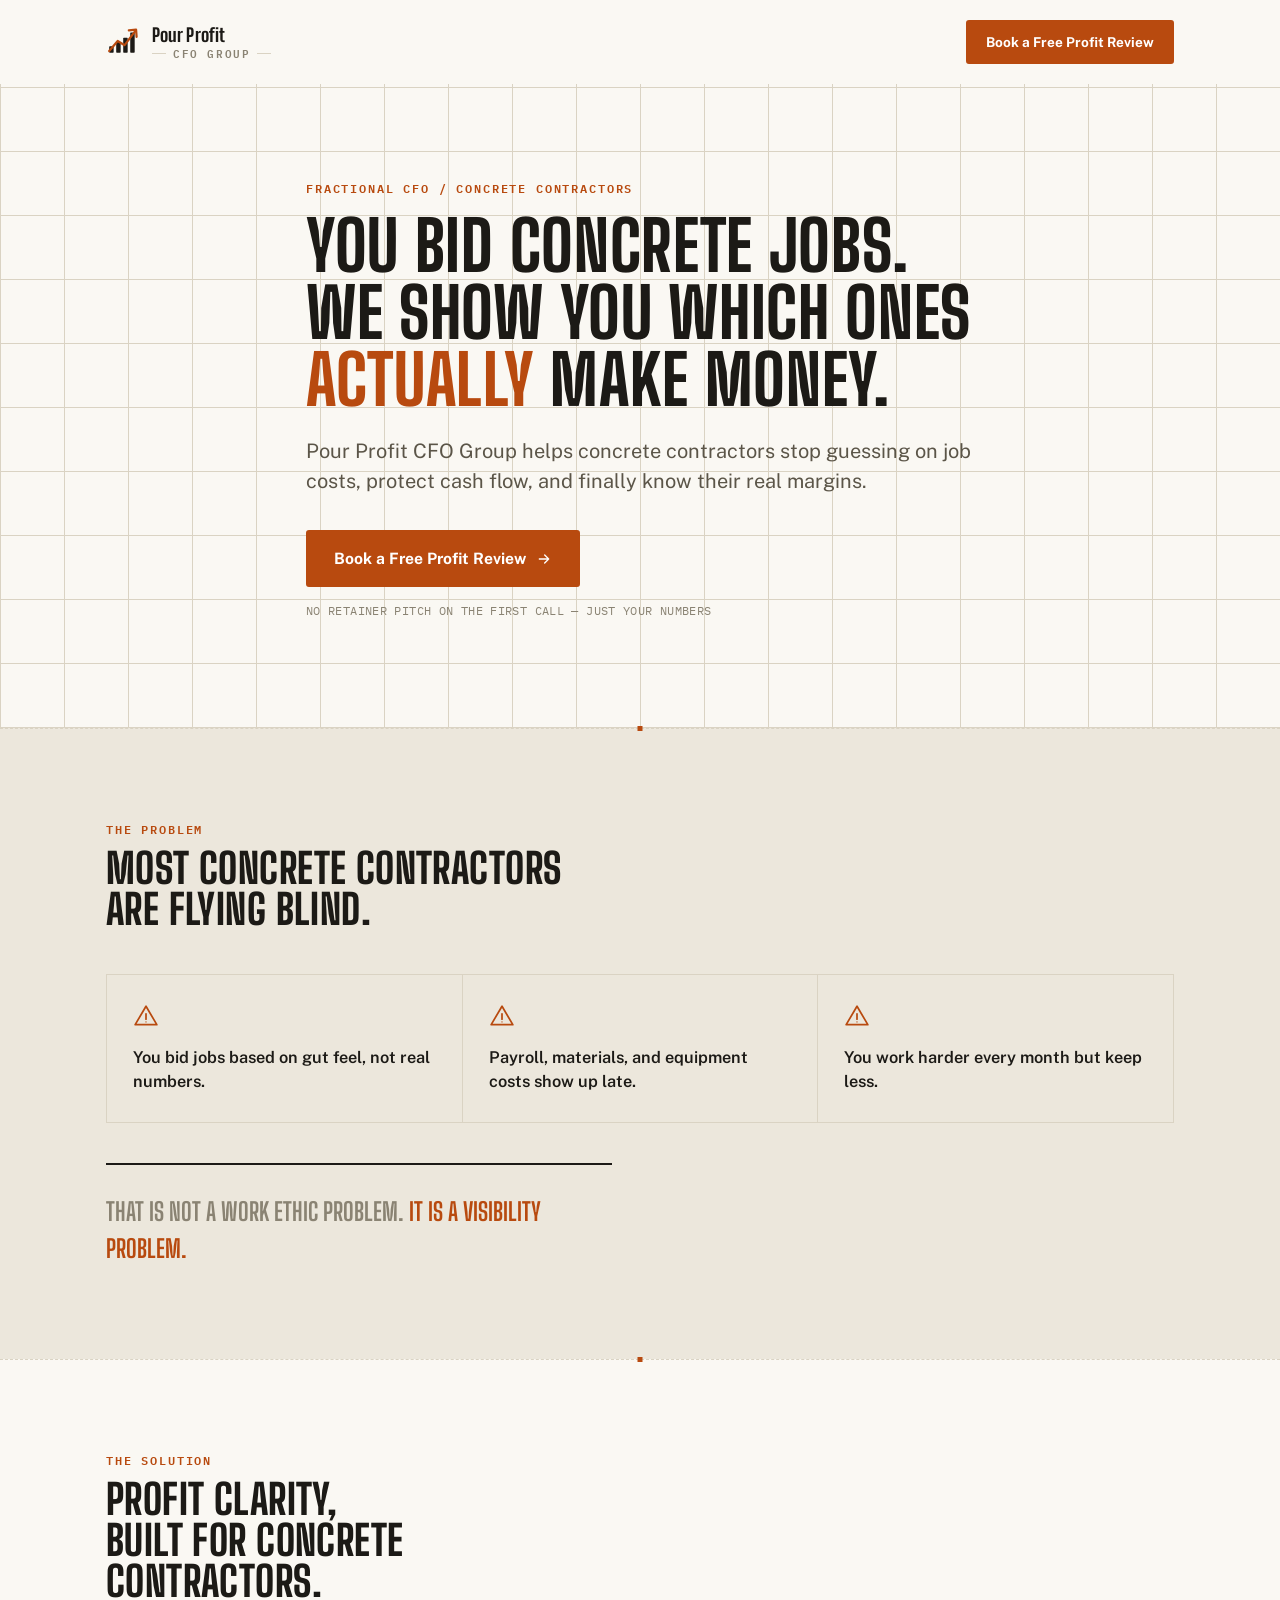
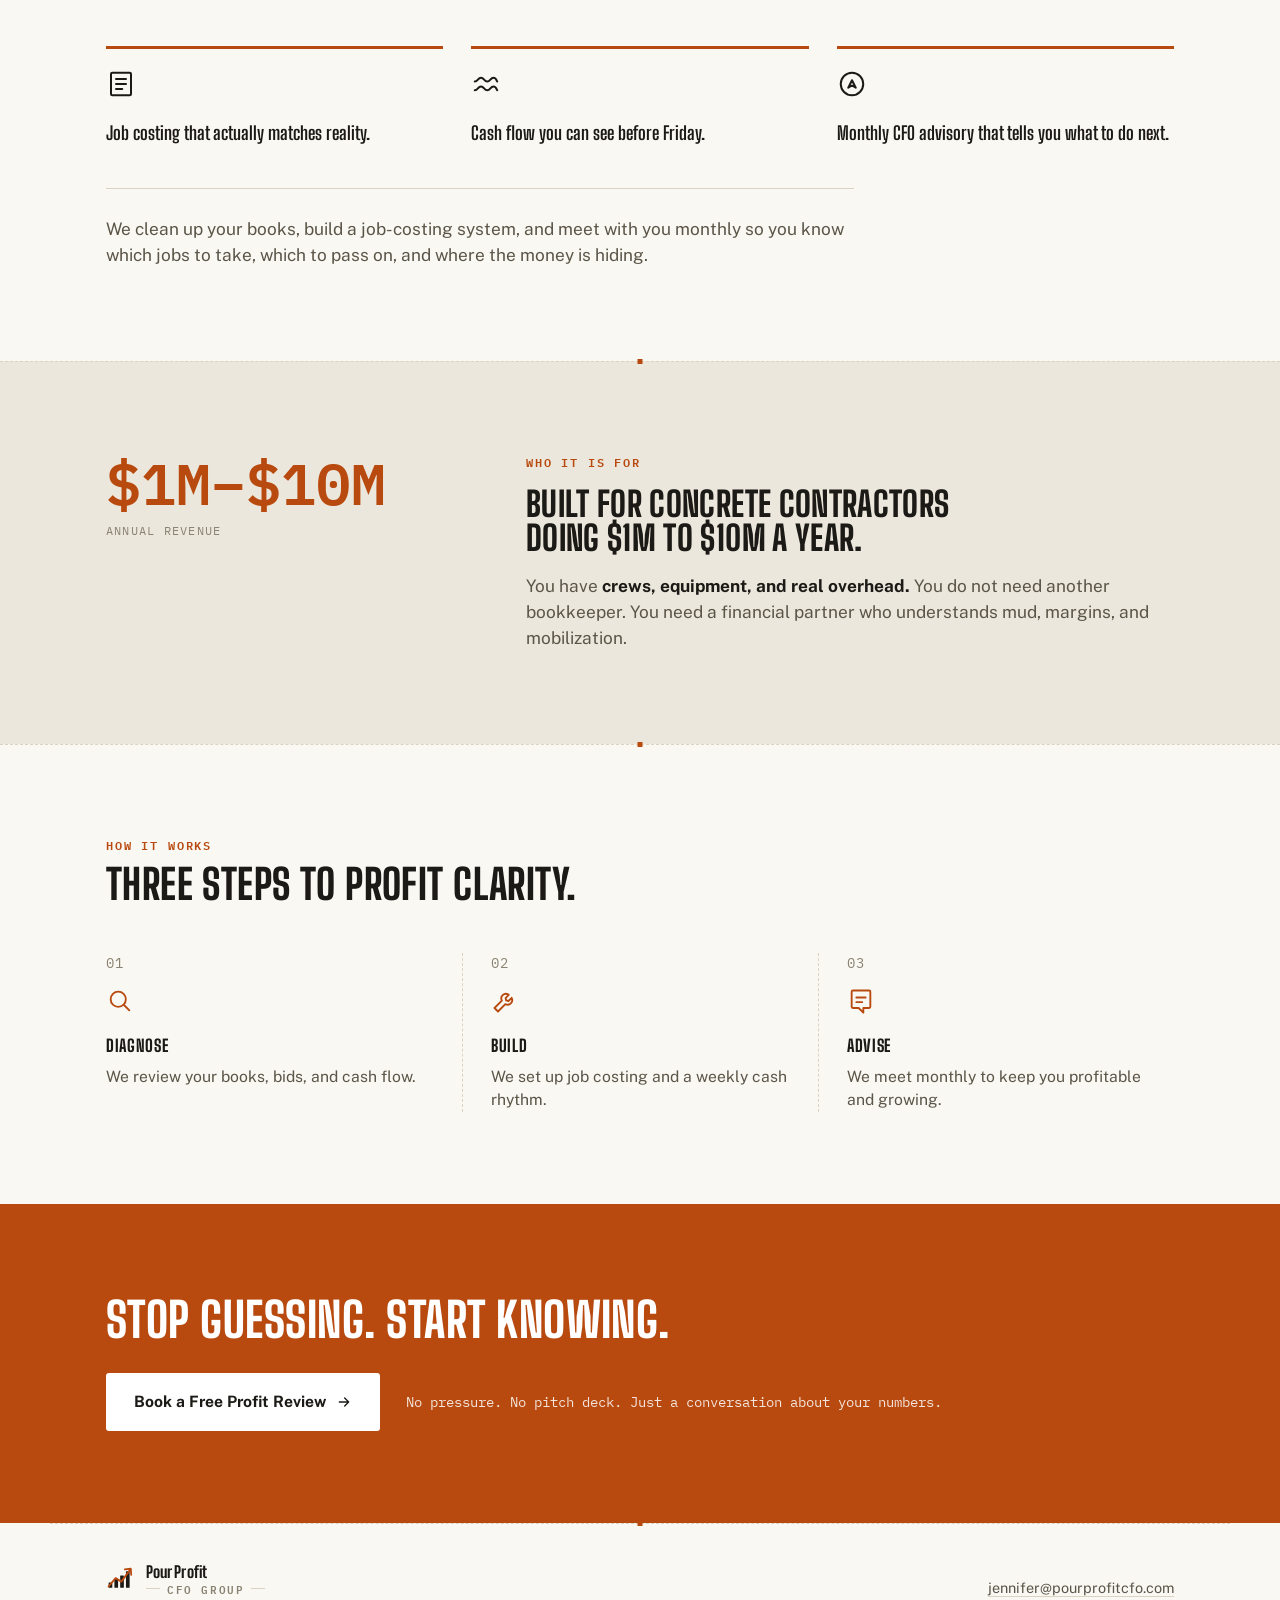
==== site/index.html @ 7668f705 "pourprofitcfo.com: the site, its container, build and deploy Co-Authored-By: Claude Opus 5.5 <norepl" ====
<!doctype html>
<html lang="en">
<head>
<meta charset="utf-8">
<meta name="viewport" content="width=device-width, initial-scale=1">
<title>Pour Profit CFO Group</title>
<meta name="description" content="Fractional CFO advisory for concrete contractors doing $1M–$10M a year. Job costing, cash flow visibility, and monthly advisory built for the trade.">
<link rel="icon" href="assets/favicon.svg" type="image/svg+xml">
<link rel="icon" href="assets/favicon-32.png" sizes="32x32" type="image/png">
<link rel="icon" href="assets/favicon-16.png" sizes="16x16" type="image/png">
<link rel="apple-touch-icon" href="assets/apple-touch-icon.png">
<link rel="preconnect" href="https://fonts.gstatic.com" crossorigin>
<link href="https://fonts.googleapis.com/css2?family=Big+Shoulders+Display:wght@700;800;900&family=Public+Sans:wght@400;500;600;700&family=IBM+Plex+Mono:wght@500;600&display=swap" rel="stylesheet">
<style>
  :root{
    --bg: #FAF8F3;
    --bg-alt: #ECE7DC;
    --surface: #FFFFFF;
    --ink: #1C1A16;
    --ink-soft: #5B5548;
    --ink-faint: #8A8373;
    --line: #DAD3C3;
    --accent: #B84A0F;
    --accent-hi: #D65A16;
    --accent-tint: #F4DFC9;
    --accent-ink: #FFFFFF;
    --focus: #2B6CB0;
    --display: "Big Shoulders Display", "Arial Narrow", sans-serif;
    --body: "Public Sans", -apple-system, "Segoe UI", sans-serif;
    --mono: "IBM Plex Mono", ui-monospace, "SFMono-Regular", monospace;
    --w: 1180px;
  }

  @media (prefers-color-scheme: dark){
    :root:not([data-theme="light"]){
      --bg: #17150F;
      --bg-alt: #201D15;
      --surface: #1D1A13;
      --ink: #F3EFE4;
      --ink-soft: #C2BAA6;
      --ink-faint: #8D8570;
      --line: #37321F;
      --accent: #E06A1E;
      --accent-hi: #F07E30;
      --accent-tint: #3A2412;
      --accent-ink: #17150F;
    }
  }
  :root[data-theme="dark"]{
    --bg: #17150F;
    --bg-alt: #201D15;
    --surface: #1D1A13;
    --ink: #F3EFE4;
    --ink-soft: #C2BAA6;
    --ink-faint: #8D8570;
    --line: #37321F;
    --accent: #E06A1E;
    --accent-hi: #F07E30;
    --accent-tint: #3A2412;
    --accent-ink: #17150F;
  }

  *{ box-sizing: border-box; }
  html{ scroll-behavior: smooth; }
  body{
    margin: 0;
    background: var(--bg);
    color: var(--ink);
    font-family: var(--body);
    line-height: 1.5;
    -webkit-font-smoothing: antialiased;
  }
  h1,h2,h3{
    font-family: var(--display);
    font-weight: 800;
    text-transform: uppercase;
    letter-spacing: 0.01em;
    line-height: 0.98;
    text-wrap: balance;
    margin: 0;
    color: var(--ink);
  }
  p{ margin: 0; }
  a{ color: inherit; }
  img,svg{ max-width: 100%; }
  ::selection{ background: var(--accent-tint); color: var(--ink); }
  :focus-visible{ outline: 2.5px solid var(--focus); outline-offset: 3px; }

  .wrap{
    max-width: var(--w);
    margin: 0 auto;
    padding-inline: clamp(20px, 5vw, 56px);
  }
  section{ padding-block: clamp(48px, 8vw, 92px); }

  .joint{
    border-top: 1px dashed var(--line);
    position: relative;
  }
  .joint::before{
    content: "";
    position: absolute;
    top: -3px; left: 50%;
    transform: translateX(-50%);
    width: 5px; height: 5px;
    background: var(--accent);
  }

  .eyebrow{
    font-family: var(--mono);
    font-size: 0.72rem;
    letter-spacing: 0.16em;
    text-transform: uppercase;
    color: var(--accent);
    font-weight: 600;
  }

  .btn{
    display: inline-flex;
    align-items: center;
    gap: 10px;
    font-family: var(--body);
    font-weight: 700;
    font-size: 0.98rem;
    padding: 15px 26px;
    border: 2px solid var(--accent);
    background: var(--accent);
    color: var(--accent-ink);
    text-decoration: none;
    border-radius: 3px;
    white-space: nowrap;
    transition: background 0.15s ease, color 0.15s ease, transform 0.1s ease;
  }
  .btn:hover{ transform: translateY(-1px); }
  .btn:active{ transform: translateY(0); }
  .btn-ghost{
    background: transparent;
    color: var(--ink);
    border-color: var(--line);
  }
  .btn-ghost:hover{ border-color: var(--ink-soft); }
  .btn-on-accent{
    background: var(--surface);
    border-color: var(--surface);
    color: var(--ink);
  }
  .btn-on-accent:hover{ background: transparent; color: var(--accent-ink); border-color: var(--accent-ink); }
  .btn svg{ width: 16px; height: 16px; flex: none; }

  /* ---------- top bar ---------- */
  .topbar{
    display: flex;
    align-items: center;
    justify-content: space-between;
    gap: 16px;
    padding-block: 20px;
  }
  .brandmark{
    display: flex;
    align-items: center;
    gap: 12px;
  }
  .brandmark .mark-icon{ width: 34px; height: 34px; flex: none; }
  .brandmark .btext{
    display: flex;
    flex-direction: column;
    gap: 4px;
    line-height: 1;
  }
  .brandmark .bline1{
    font-family: var(--display);
    font-weight: 800;
    font-size: 1.15rem;
    letter-spacing: 0.005em;
    color: var(--ink);
    white-space: nowrap;
  }
  .brandmark .bline2{
    display: flex;
    align-items: center;
    gap: 7px;
  }
  .brandmark .bline2 .rule{
    width: 14px;
    height: 1px;
    background: var(--line);
    flex: none;
  }
  .brandmark .bline2 .txt{
    font-family: var(--mono);
    font-weight: 600;
    text-transform: uppercase;
    font-size: 0.66rem;
    letter-spacing: 0.15em;
    color: var(--ink-faint);
    white-space: nowrap;
  }
  .topbar .btn{ padding: 10px 18px; font-size: 0.85rem; }

  /* ---------- hero ---------- */
  .hero{
    position: relative;
    padding-block: clamp(40px, 9vw, 96px) clamp(56px, 10vw, 108px);
    background-image:
      repeating-linear-gradient(0deg, var(--line) 0 1px, transparent 1px 64px),
      repeating-linear-gradient(90deg, var(--line) 0 1px, transparent 1px 64px);
    background-position: center top;
    background-size: 100% 100%;
    opacity: 1;
  }
  .hero-inner{ position: relative; max-width: 780px; }
  .hero h1{
    font-size: clamp(2.3rem, 5.6vw, 4.3rem);
    margin-top: 14px;
  }
  .hero h1 em{
    font-style: normal;
    color: var(--accent);
  }
  .hero .sub{
    margin-top: 22px;
    font-size: clamp(1.05rem, 1.6vw, 1.25rem);
    color: var(--ink-soft);
    max-width: 56ch;
  }
  .hero .cta-row{ margin-top: 34px; }
  .hero .fine{
    margin-top: 14px;
    font-family: var(--mono);
    font-size: 0.78rem;
    color: var(--ink-faint);
    letter-spacing: 0.03em;
  }

  /* ---------- problem ---------- */
  .problem{ background: var(--bg-alt); }
  .problem .head{ max-width: 640px; }
  .problem h2{ font-size: clamp(1.8rem, 3.6vw, 2.6rem); margin-top: 10px; }
  .problem-grid{
    margin-top: 44px;
    display: grid;
    grid-template-columns: repeat(3, 1fr);
    gap: 1px;
    background: var(--line);
    border: 1px solid var(--line);
  }
  .problem-item{
    background: var(--bg-alt);
    padding: 28px 26px;
    display: flex;
    flex-direction: column;
    gap: 16px;
  }
  .problem-item svg{ width: 26px; height: 26px; color: var(--accent); flex: none; }
  .problem-item p{ font-size: 1.02rem; font-weight: 600; }
  .problem-tie{
    margin-top: 40px;
    padding-top: 28px;
    border-top: 2px solid var(--ink);
    font-family: var(--display);
    text-transform: uppercase;
    font-size: clamp(1.15rem, 2.4vw, 1.55rem);
    font-weight: 700;
    max-width: 46ch;
  }
  .problem-tie .no{ color: var(--ink-faint); }
  .problem-tie .yes{ color: var(--accent); }

  /* ---------- solution ---------- */
  .solution h2{ font-size: clamp(1.8rem, 3.6vw, 2.6rem); margin-top: 10px; max-width: 18ch; }
  .pillars{
    margin-top: 44px;
    display: grid;
    grid-template-columns: repeat(3, 1fr);
    gap: 28px;
  }
  .pillar{
    border-top: 3px solid var(--accent);
    padding-top: 20px;
  }
  .pillar svg{ width: 30px; height: 30px; color: var(--ink); }
  .pillar h3{
    margin-top: 18px;
    font-size: 1.15rem;
    text-transform: none;
    letter-spacing: normal;
    font-weight: 700;
  }
  .solution .lede{
    margin-top: 46px;
    max-width: 68ch;
    font-size: 1.08rem;
    color: var(--ink-soft);
    padding-top: 28px;
    border-top: 1px solid var(--line);
  }

  /* ---------- audience ---------- */
  .audience{ background: var(--bg-alt); }
  .audience-grid{
    display: grid;
    grid-template-columns: minmax(220px, 380px) 1fr;
    gap: 40px;
    align-items: start;
  }
  .audience .stat{
    font-family: var(--mono);
    font-weight: 600;
    font-size: clamp(2.4rem, 6vw, 3.6rem);
    color: var(--accent);
    font-variant-numeric: tabular-nums;
    line-height: 1;
  }
  .audience .stat-label{
    margin-top: 10px;
    font-family: var(--mono);
    font-size: 0.78rem;
    letter-spacing: 0.1em;
    text-transform: uppercase;
    color: var(--ink-faint);
  }
  .audience h2{ font-size: clamp(1.6rem, 3vw, 2.15rem); margin-top: 16px; }
  .audience p{ margin-top: 20px; font-size: 1.08rem; color: var(--ink-soft); max-width: 62ch; }
  .audience strong{ color: var(--ink); }

  /* ---------- process ---------- */
  .process h2{ font-size: clamp(1.8rem, 3.6vw, 2.6rem); margin-top: 10px; }
  .steps{
    margin-top: 48px;
    display: grid;
    grid-template-columns: repeat(3, 1fr);
    gap: 0;
    position: relative;
  }
  .step{
    padding: 0 28px 0 0;
    position: relative;
  }
  .step:not(:first-child){
    padding-left: 28px;
    border-left: 1px dashed var(--line);
  }
  .step .num{
    font-family: var(--mono);
    font-size: 0.85rem;
    color: var(--ink-faint);
    letter-spacing: 0.06em;
  }
  .step svg{ width: 28px; height: 28px; color: var(--accent); margin-top: 14px; }
  .step h3{
    margin-top: 16px;
    font-size: 1.05rem;
    text-transform: uppercase;
    letter-spacing: 0.04em;
    font-weight: 800;
  }
  .step p{ margin-top: 10px; color: var(--ink-soft); font-size: 0.98rem; }

  /* ---------- cta band ---------- */
  .cta-band{
    background: var(--accent);
    color: var(--accent-ink);
  }
  .cta-band h2{ color: var(--accent-ink); font-size: clamp(1.9rem, 4.4vw, 3rem); }
  .cta-band .row{
    display: flex;
    flex-wrap: wrap;
    align-items: center;
    gap: 26px;
    margin-top: 30px;
  }
  .cta-band .note{
    font-family: var(--mono);
    font-size: 0.85rem;
    color: var(--accent-ink);
    opacity: 0.85;
  }
  .cta-band .note a{ text-decoration: underline; text-decoration-color: currentColor; text-underline-offset: 3px; }

  /* ---------- footer ---------- */
  footer{
    padding-block: 40px;
    display: flex;
    flex-wrap: wrap;
    gap: 14px 32px;
    align-items: baseline;
    justify-content: space-between;
  }
  footer .brandmark .mark-icon{ width: 28px; height: 28px; }
  footer .brandmark .bline1{ font-size: 1rem; }
  footer .fmeta{
    display: flex;
    flex-wrap: wrap;
    gap: 6px 28px;
    font-size: 0.9rem;
    color: var(--ink-soft);
  }
  footer a{ text-decoration: underline; text-decoration-color: var(--line); text-underline-offset: 3px; }

  @media (max-width: 760px){
    .problem-grid{ grid-template-columns: 1fr; }
    .pillars{ grid-template-columns: 1fr; gap: 32px; }
    .audience-grid{ grid-template-columns: 1fr; }
    .steps{ grid-template-columns: 1fr; gap: 32px; }
    .step:not(:first-child){ padding-left: 0; border-left: none; padding-top: 28px; border-top: 1px dashed var(--line); }
    .cta-band .row{ flex-direction: column; align-items: flex-start; }
    footer{ flex-direction: column; align-items: flex-start; }
  }
</style>
</head>
<body>

<header class="wrap topbar">
  <div class="brandmark">
    <svg class="mark-icon" viewBox="0 0 32 32" aria-hidden="true">
      <rect x="3" y="20" width="4.2" height="6" rx="0.6" fill="var(--ink)"/>
      <rect x="9.6" y="16" width="4.2" height="10" rx="0.6" fill="var(--ink)"/>
      <rect x="16.2" y="12" width="4.2" height="14" rx="0.6" fill="var(--ink)"/>
      <rect x="22.8" y="7" width="4.2" height="19" rx="0.6" fill="var(--ink)"/>
      <path d="M3 24.5 L11 15 L17.5 19 L28 5" fill="none" stroke="var(--accent)" stroke-width="2.1" stroke-linecap="round" stroke-linejoin="round"/>
      <path d="M21.5 5 L28.3 4.3 L28.8 11.1" fill="none" stroke="var(--accent)" stroke-width="2.1" stroke-linecap="round" stroke-linejoin="round"/>
    </svg>
    <div class="btext">
      <div class="bline1">Pour Profit</div>
      <div class="bline2"><span class="rule"></span><span class="txt">CFO Group</span><span class="rule"></span></div>
    </div>
  </div>
  <a class="btn" href="https://calendar.app.google/zRN99heED6kefWTYA" target="_blank" rel="noopener">
    Book a Free Profit Review
  </a>
</header>

<section class="hero">
  <div class="wrap hero-inner">
    <div class="eyebrow">Fractional CFO / Concrete Contractors</div>
    <h1>You bid concrete jobs. We show you which ones <em>actually</em> make money.</h1>
    <p class="sub">Pour Profit CFO Group helps concrete contractors stop guessing on job costs, protect cash flow, and finally know their real margins.</p>
    <div class="cta-row">
      <a class="btn" href="https://calendar.app.google/zRN99heED6kefWTYA" target="_blank" rel="noopener">
        Book a Free Profit Review
        <svg viewBox="0 0 24 24" fill="none" stroke="currentColor" stroke-width="2" stroke-linecap="round" stroke-linejoin="round"><path d="M5 12h14M13 6l6 6-6 6"/></svg>
      </a>
    </div>
    <div class="fine">NO RETAINER PITCH ON THE FIRST CALL &mdash; JUST YOUR NUMBERS</div>
  </div>
</section>

<section class="problem joint">
  <div class="wrap">
    <div class="head">
      <div class="eyebrow">The Problem</div>
      <h2>Most concrete contractors are flying blind.</h2>
    </div>
    <div class="problem-grid">
      <div class="problem-item">
        <svg viewBox="0 0 24 24" fill="none" stroke="currentColor" stroke-width="1.6" stroke-linecap="round" stroke-linejoin="round"><path d="M12 3 2 20h20L12 3Z"/><path d="M12 10v5"/><circle cx="12" cy="17.5" r="0.6" fill="currentColor" stroke="none"/></svg>
        <p>You bid jobs based on gut feel, not real numbers.</p>
      </div>
      <div class="problem-item">
        <svg viewBox="0 0 24 24" fill="none" stroke="currentColor" stroke-width="1.6" stroke-linecap="round" stroke-linejoin="round"><path d="M12 3 2 20h20L12 3Z"/><path d="M12 10v5"/><circle cx="12" cy="17.5" r="0.6" fill="currentColor" stroke="none"/></svg>
        <p>Payroll, materials, and equipment costs show up late.</p>
      </div>
      <div class="problem-item">
        <svg viewBox="0 0 24 24" fill="none" stroke="currentColor" stroke-width="1.6" stroke-linecap="round" stroke-linejoin="round"><path d="M12 3 2 20h20L12 3Z"/><path d="M12 10v5"/><circle cx="12" cy="17.5" r="0.6" fill="currentColor" stroke="none"/></svg>
        <p>You work harder every month but keep less.</p>
      </div>
    </div>
    <div class="problem-tie"><span class="no">That is not a work ethic problem.</span> <span class="yes">It is a visibility problem.</span></div>
  </div>
</section>

<section class="solution joint">
  <div class="wrap">
    <div class="eyebrow">The Solution</div>
    <h2>Profit clarity, built for concrete contractors.</h2>
    <div class="pillars">
      <div class="pillar">
        <svg viewBox="0 0 24 24" fill="none" stroke="currentColor" stroke-width="1.6" stroke-linecap="round" stroke-linejoin="round"><rect x="4" y="3" width="16" height="18" rx="1"/><path d="M8 8h8M8 12h8M8 16h5"/></svg>
        <h3>Job costing that actually matches reality.</h3>
      </div>
      <div class="pillar">
        <svg viewBox="0 0 24 24" fill="none" stroke="currentColor" stroke-width="1.6" stroke-linecap="round" stroke-linejoin="round"><path d="M3 17c2.5 0 2.5-3 5-3s2.5 3 5 3 2.5-3 5-3 2.5 3 3 3"/><path d="M3 10c2.5 0 2.5-3 5-3s2.5 3 5 3 2.5-3 5-3 2.5 3 3 3"/></svg>
        <h3>Cash flow you can see before Friday.</h3>
      </div>
      <div class="pillar">
        <svg viewBox="0 0 24 24" fill="none" stroke="currentColor" stroke-width="1.6" stroke-linecap="round" stroke-linejoin="round"><circle cx="12" cy="12" r="9"/><path d="m9 15 3-6 3 6-3-1.8L9 15Z"/></svg>
        <h3>Monthly CFO advisory that tells you what to do next.</h3>
      </div>
    </div>
    <p class="lede">We clean up your books, build a job-costing system, and meet with you monthly so you know which jobs to take, which to pass on, and where the money is hiding.</p>
  </div>
</section>

<section class="audience joint">
  <div class="wrap audience-grid">
    <div>
      <div class="stat">$1M&ndash;$10M</div>
      <div class="stat-label">Annual Revenue</div>
    </div>
    <div>
      <div class="eyebrow">Who It Is For</div>
      <h2>Built for concrete contractors doing $1M to $10M a year.</h2>
      <p>You have <strong>crews, equipment, and real overhead.</strong> You do not need another bookkeeper. You need a financial partner who understands mud, margins, and mobilization.</p>
    </div>
  </div>
</section>

<section class="process joint">
  <div class="wrap">
    <div class="eyebrow">How It Works</div>
    <h2>Three steps to profit clarity.</h2>
    <div class="steps">
      <div class="step">
        <div class="num">01</div>
        <svg viewBox="0 0 24 24" fill="none" stroke="currentColor" stroke-width="1.6" stroke-linecap="round" stroke-linejoin="round"><circle cx="10.5" cy="10.5" r="6.5"/><path d="m20 20-4.35-4.35"/></svg>
        <h3>Diagnose</h3>
        <p>We review your books, bids, and cash flow.</p>
      </div>
      <div class="step">
        <div class="num">02</div>
        <svg viewBox="0 0 24 24" fill="none" stroke="currentColor" stroke-width="1.6" stroke-linecap="round" stroke-linejoin="round"><path d="M14.7 6.3a4 4 0 0 0-5.4 5.4L3 18l3 3 6.3-6.3a4 4 0 0 0 5.4-5.4l-2.7 2.7-2-.5-.5-2 2.7-2.7Z"/></svg>
        <h3>Build</h3>
        <p>We set up job costing and a weekly cash rhythm.</p>
      </div>
      <div class="step">
        <div class="num">03</div>
        <svg viewBox="0 0 24 24" fill="none" stroke="currentColor" stroke-width="1.6" stroke-linecap="round" stroke-linejoin="round"><path d="M4 4v13a1 1 0 0 0 1 1h5l4 4v-4h5a1 1 0 0 0 1-1V4a1 1 0 0 0-1-1H5a1 1 0 0 0-1 1Z"/><path d="M8 9h8M8 13h5"/></svg>
        <h3>Advise</h3>
        <p>We meet monthly to keep you profitable and growing.</p>
      </div>
    </div>
  </div>
</section>

<section class="cta-band">
  <div class="wrap">
    <h2>Stop guessing. Start knowing.</h2>
    <div class="row">
      <a class="btn btn-on-accent" href="https://calendar.app.google/zRN99heED6kefWTYA" target="_blank" rel="noopener">
        Book a Free Profit Review
        <svg viewBox="0 0 24 24" fill="none" stroke="currentColor" stroke-width="2" stroke-linecap="round" stroke-linejoin="round"><path d="M5 12h14M13 6l6 6-6 6"/></svg>
      </a>
      <div class="note">No pressure. No pitch deck. Just a conversation about your numbers.</div>
    </div>
  </div>
</section>

<footer class="wrap joint">
  <div class="brandmark">
    <svg class="mark-icon" viewBox="0 0 32 32" aria-hidden="true">
      <rect x="3" y="20" width="4.2" height="6" rx="0.6" fill="var(--ink)"/>
      <rect x="9.6" y="16" width="4.2" height="10" rx="0.6" fill="var(--ink)"/>
      <rect x="16.2" y="12" width="4.2" height="14" rx="0.6" fill="var(--ink)"/>
      <rect x="22.8" y="7" width="4.2" height="19" rx="0.6" fill="var(--ink)"/>
      <path d="M3 24.5 L11 15 L17.5 19 L28 5" fill="none" stroke="var(--accent)" stroke-width="2.1" stroke-linecap="round" stroke-linejoin="round"/>
      <path d="M21.5 5 L28.3 4.3 L28.8 11.1" fill="none" stroke="var(--accent)" stroke-width="2.1" stroke-linecap="round" stroke-linejoin="round"/>
    </svg>
    <div class="btext">
      <div class="bline1">Pour Profit</div>
      <div class="bline2"><span class="rule"></span><span class="txt">CFO Group</span><span class="rule"></span></div>
    </div>
  </div>
  <div class="fmeta">
    <a href="mailto:jennifer@pourprofitcfo.com">jennifer@pourprofitcfo.com</a>
  </div>
</footer>

</body>
</html>
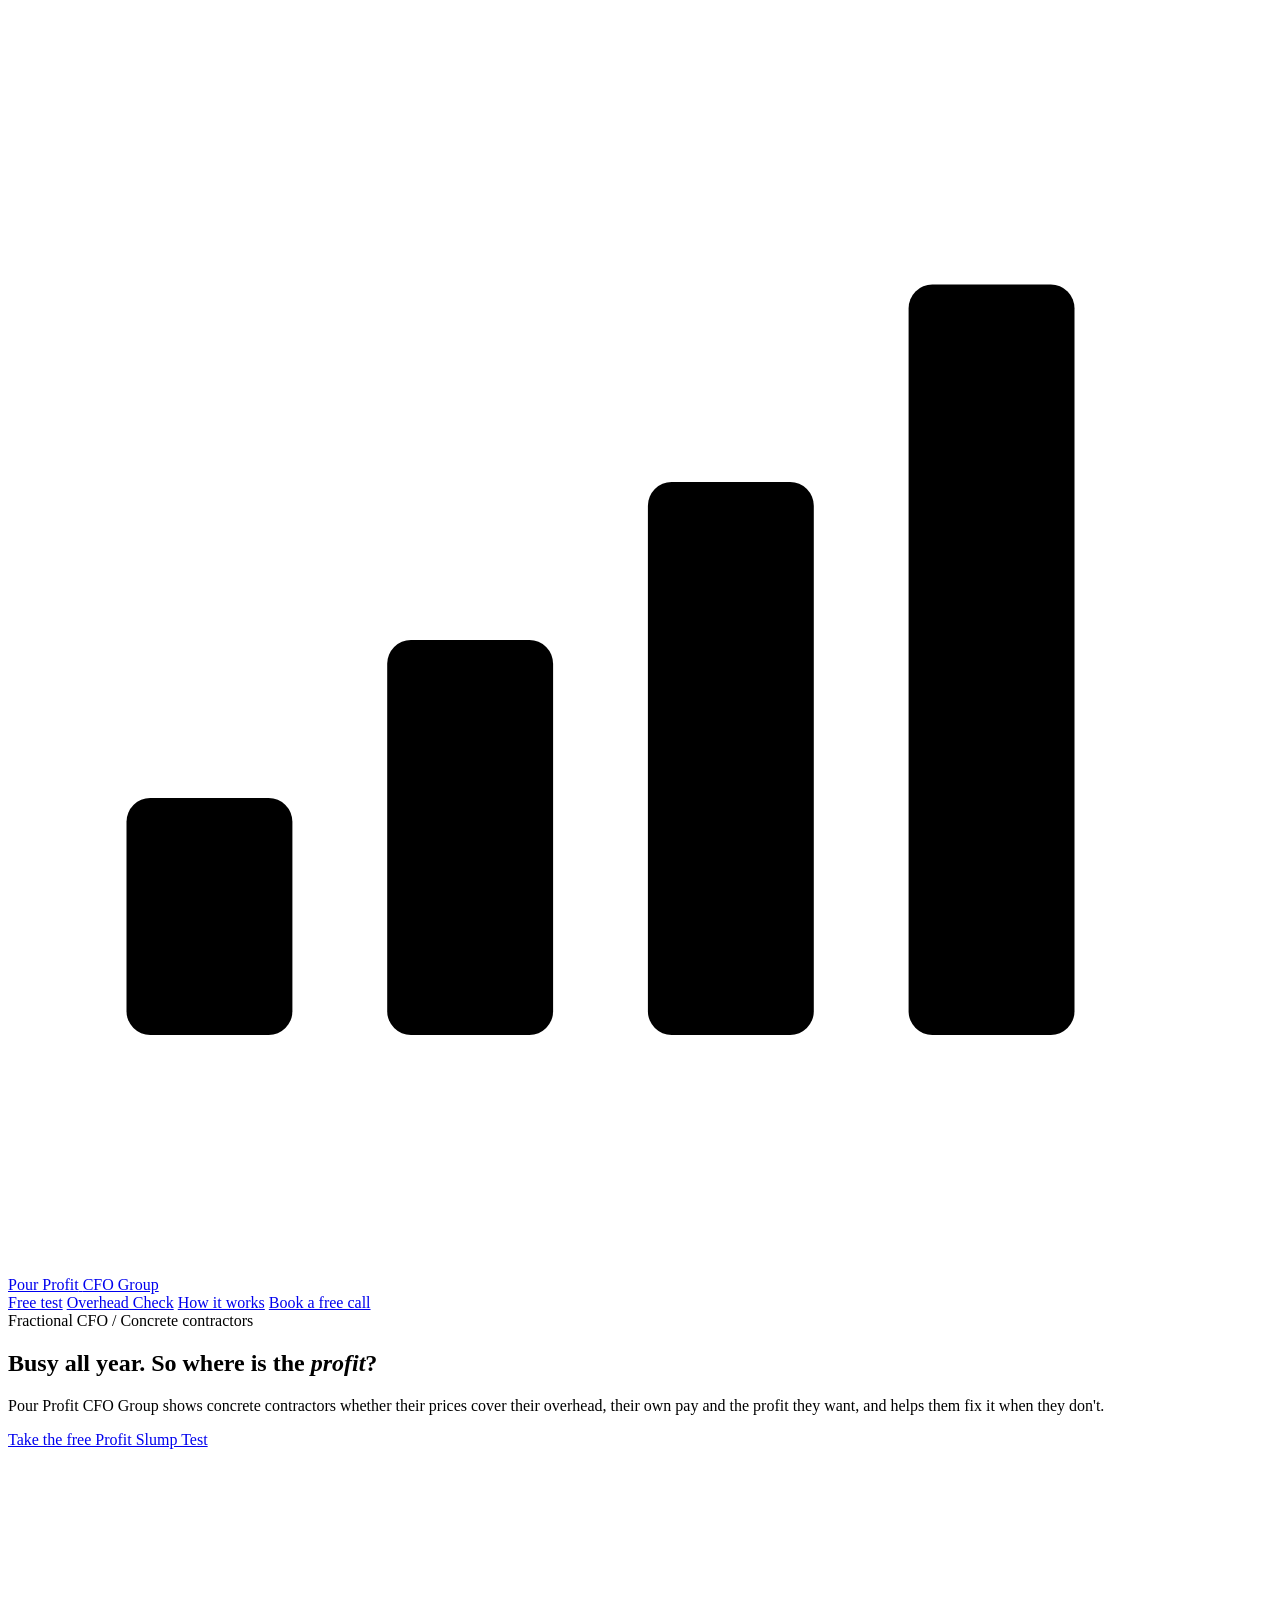
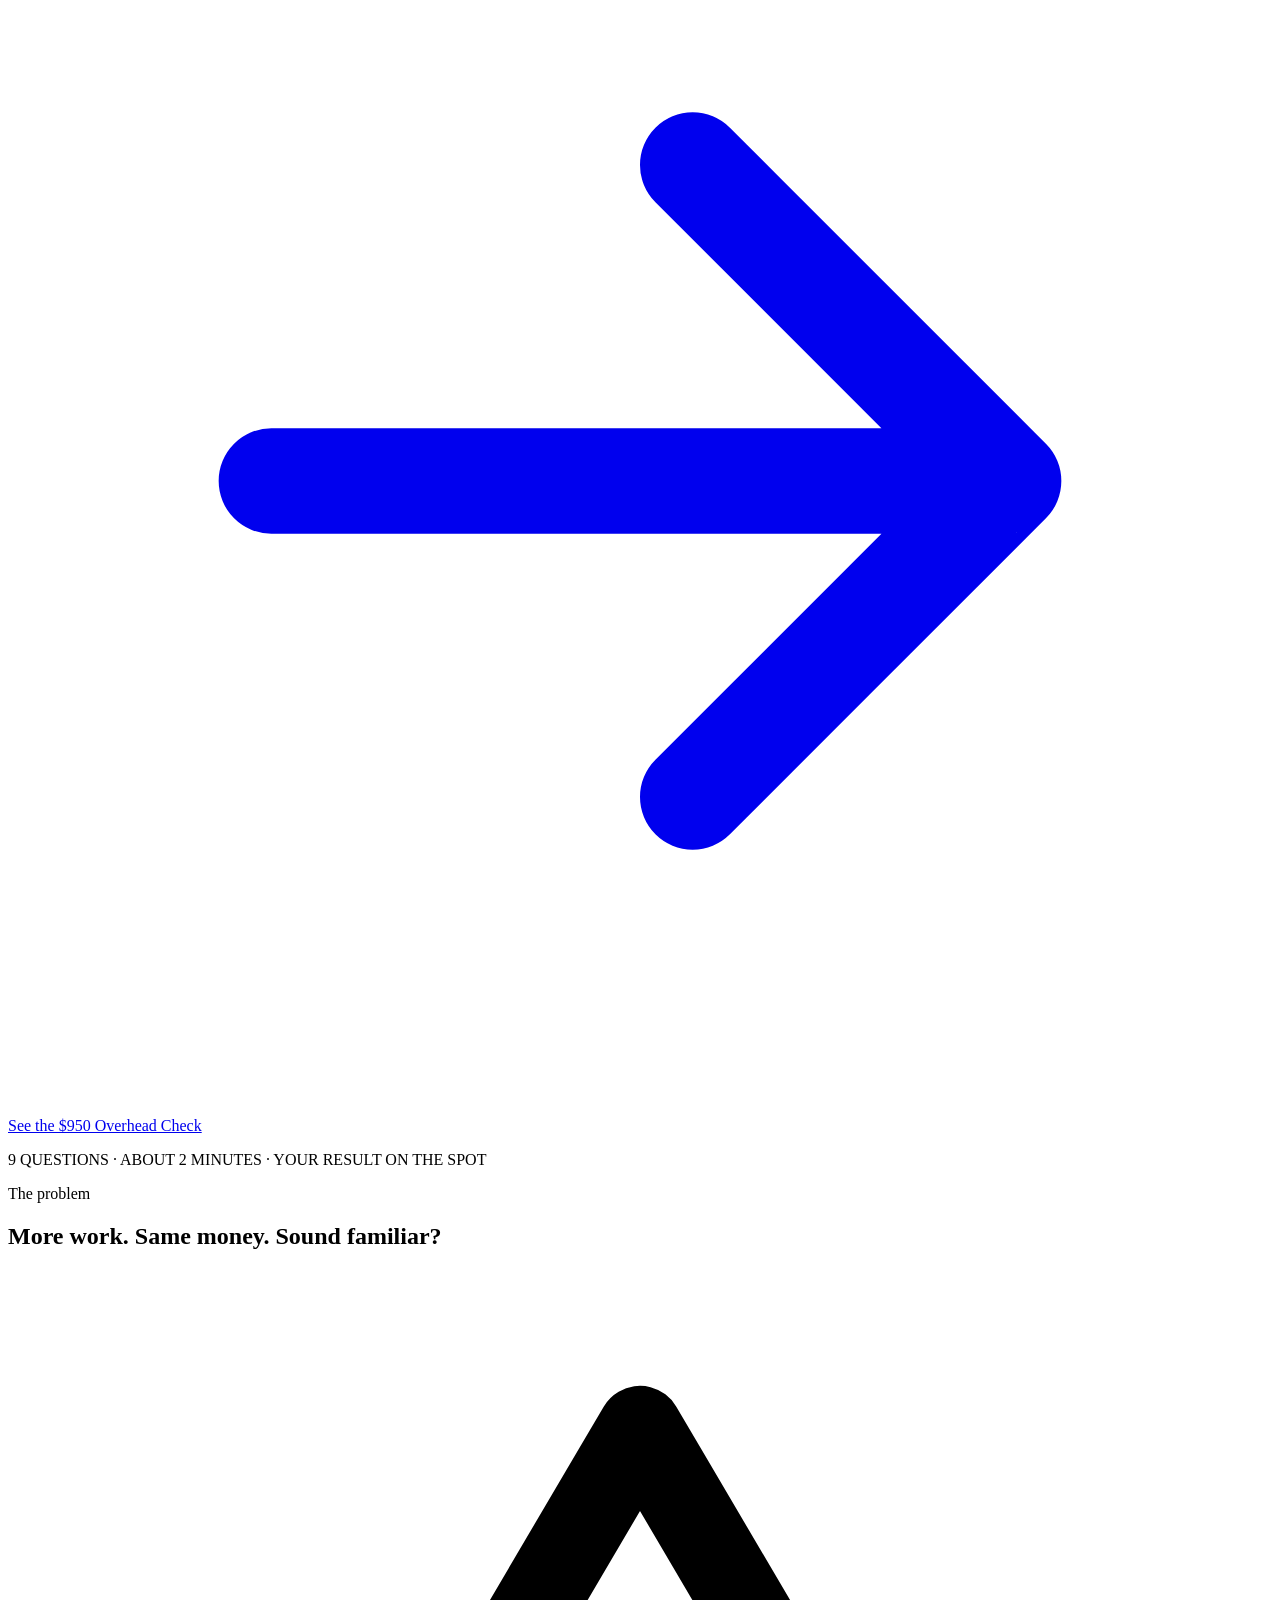
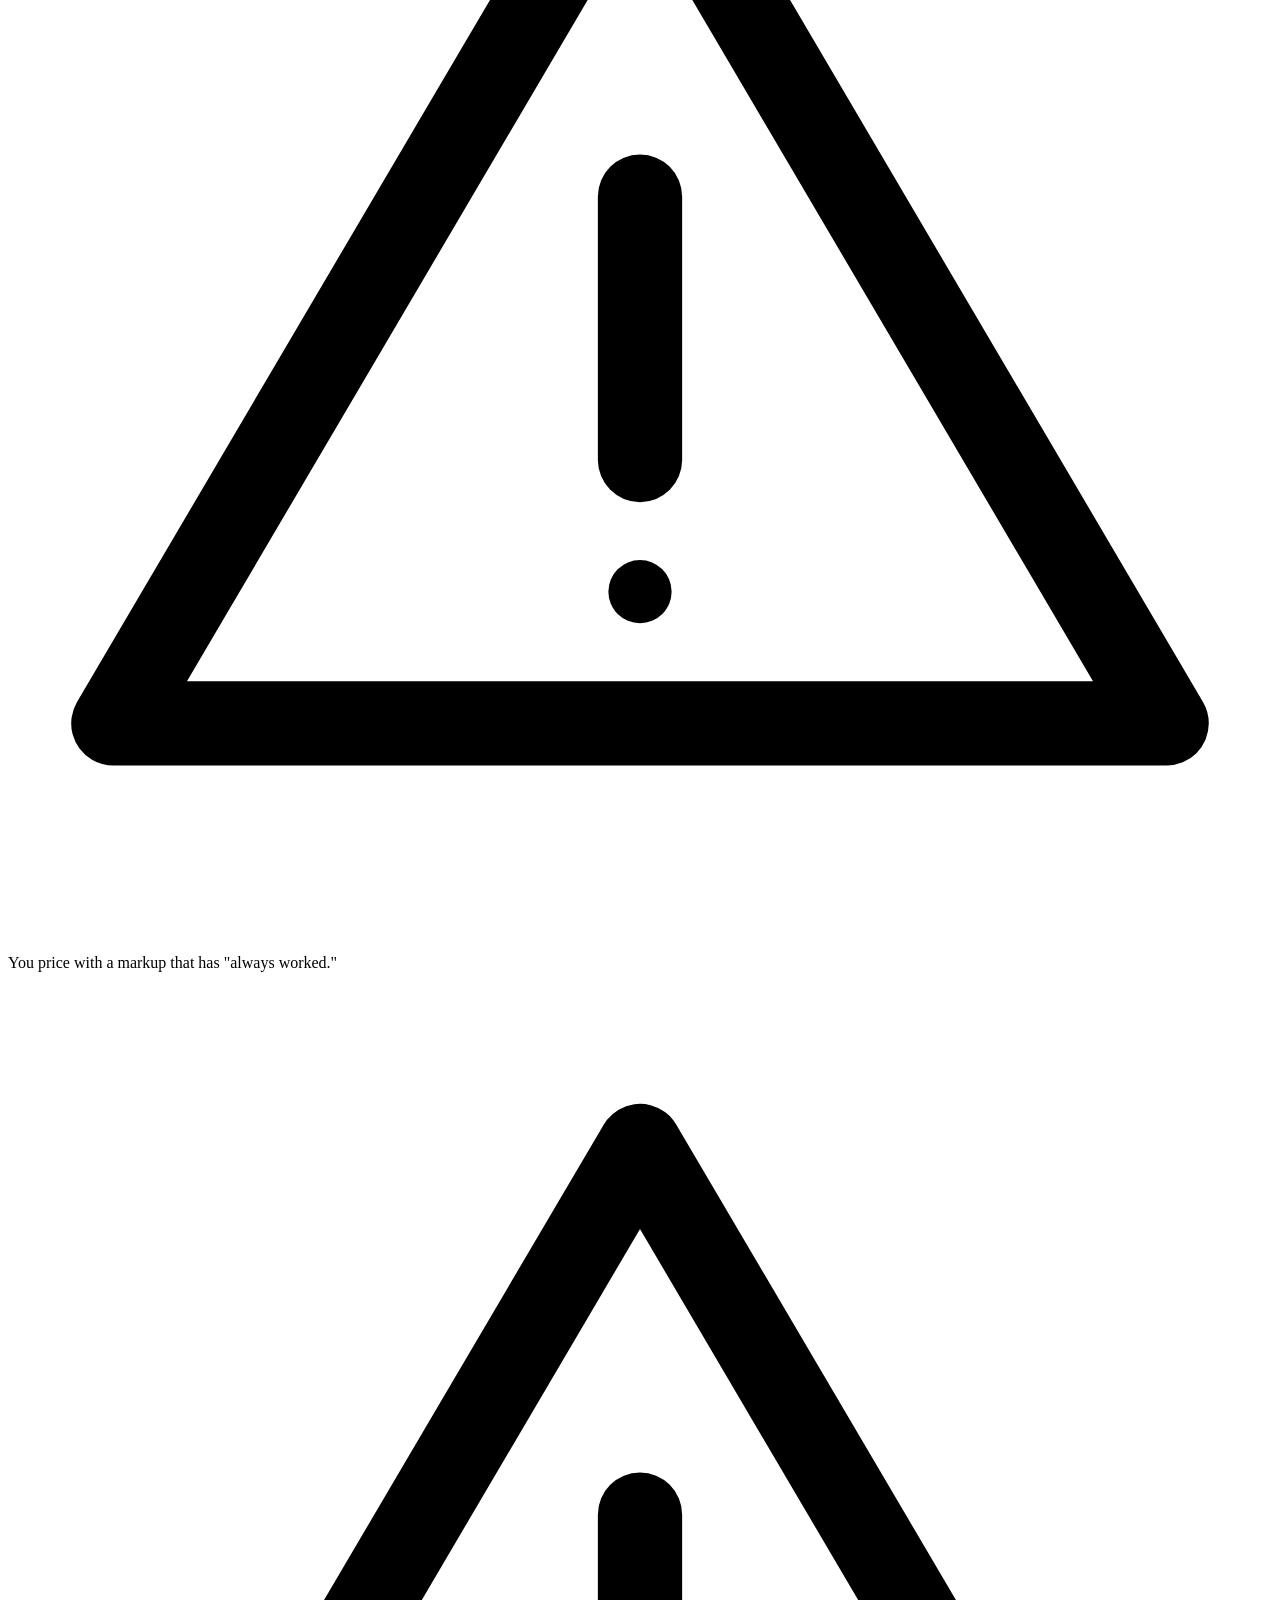
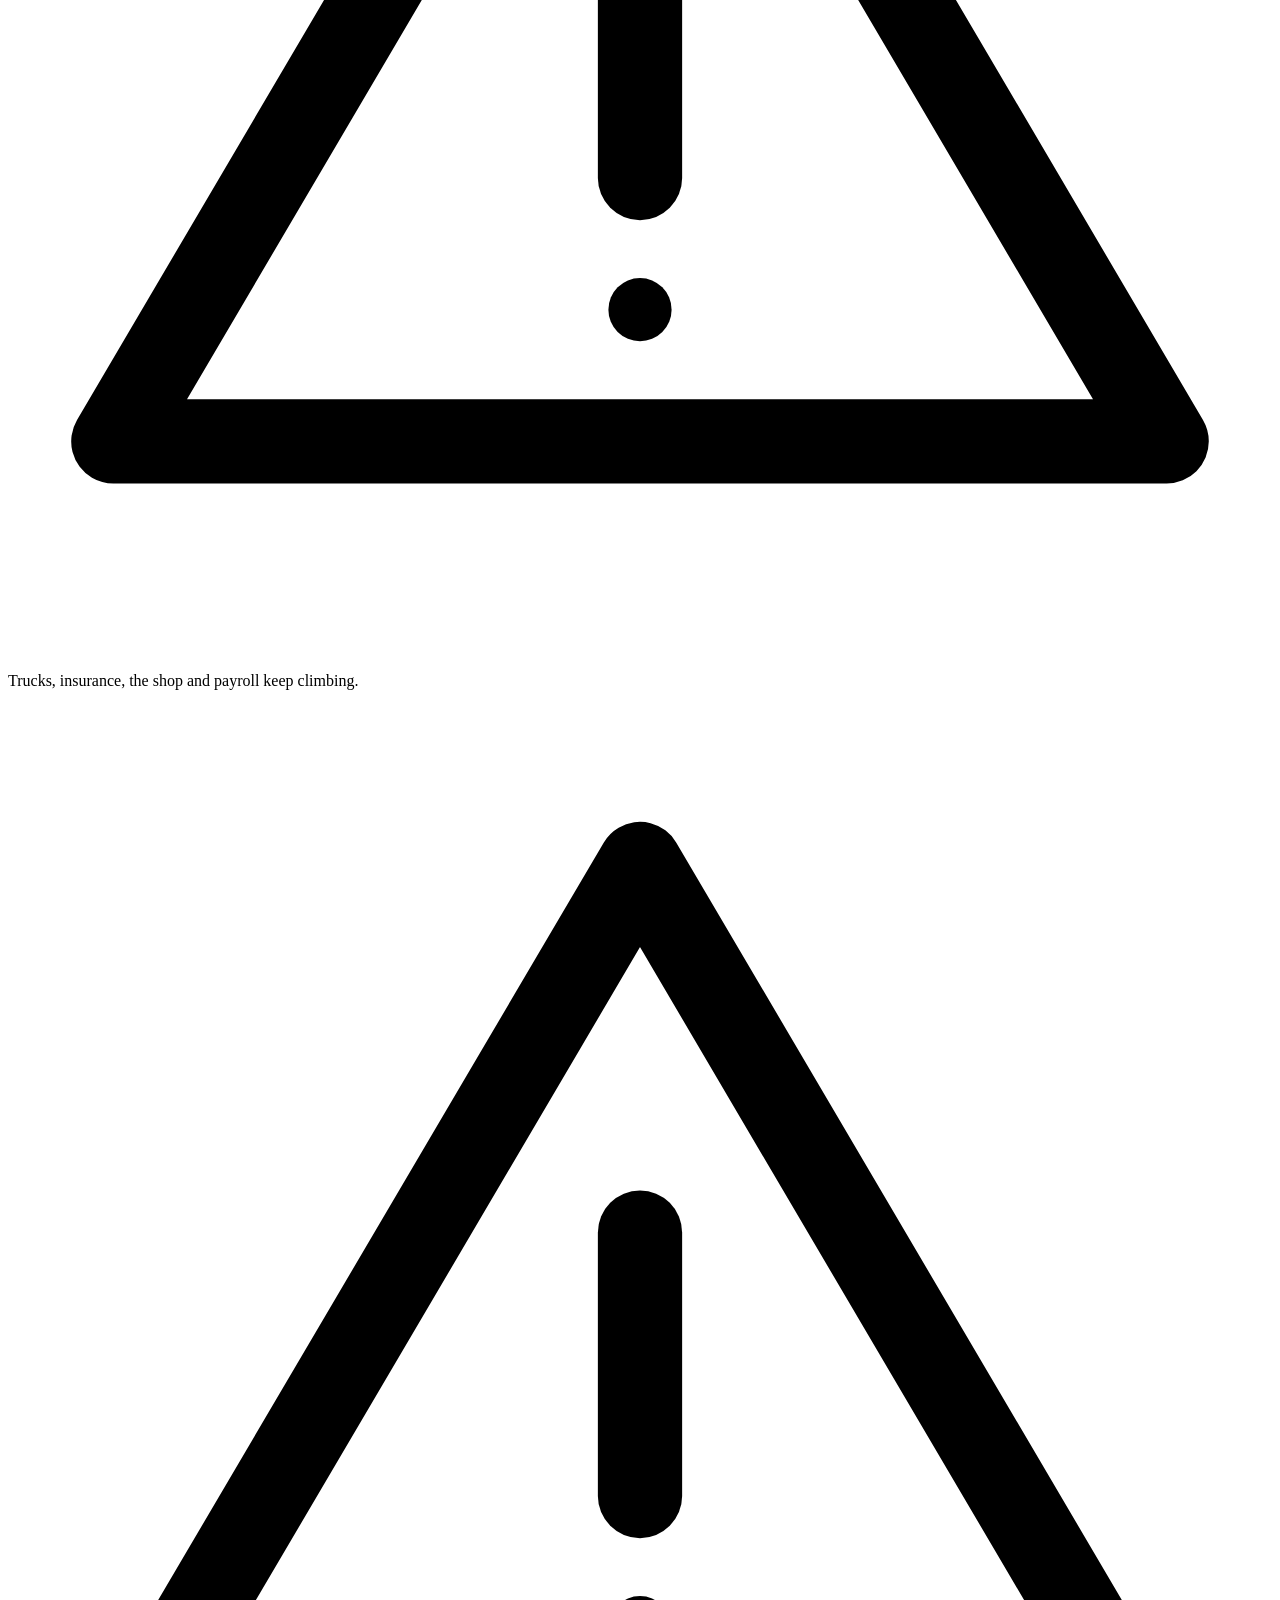
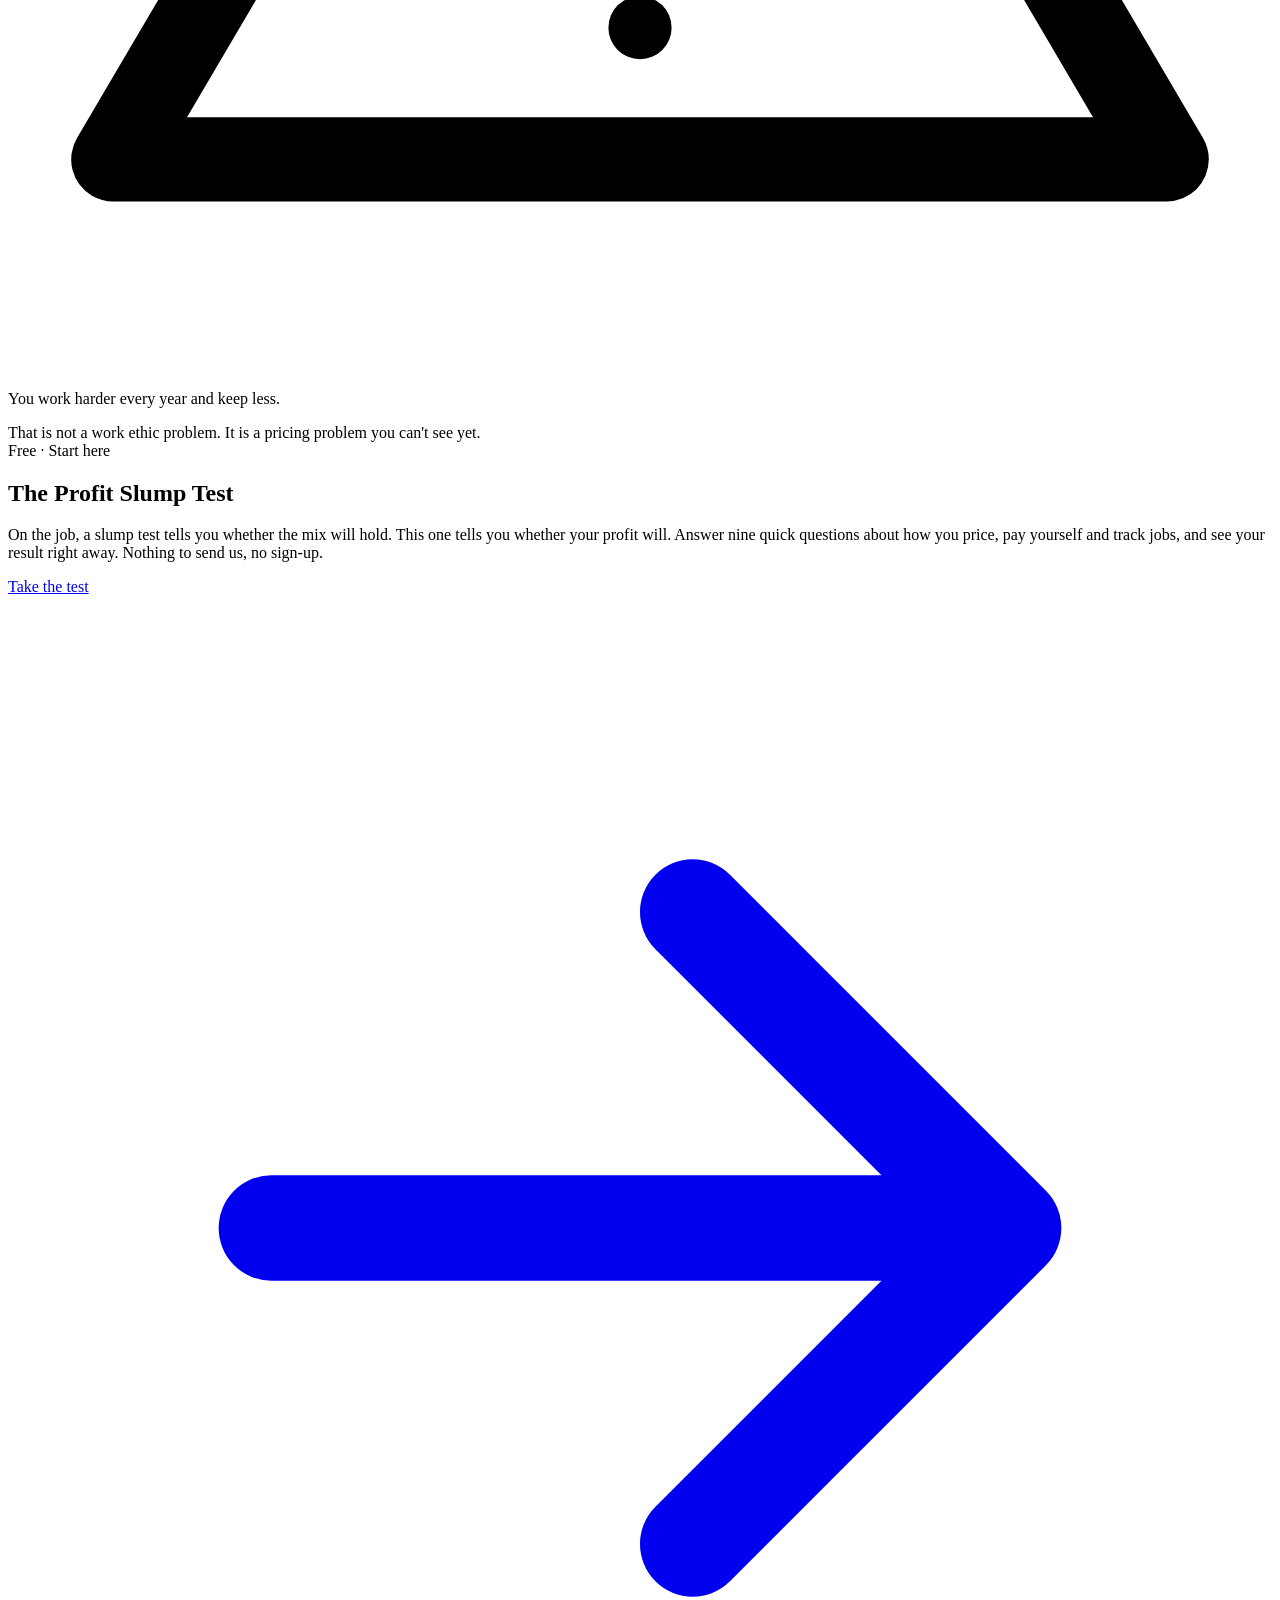
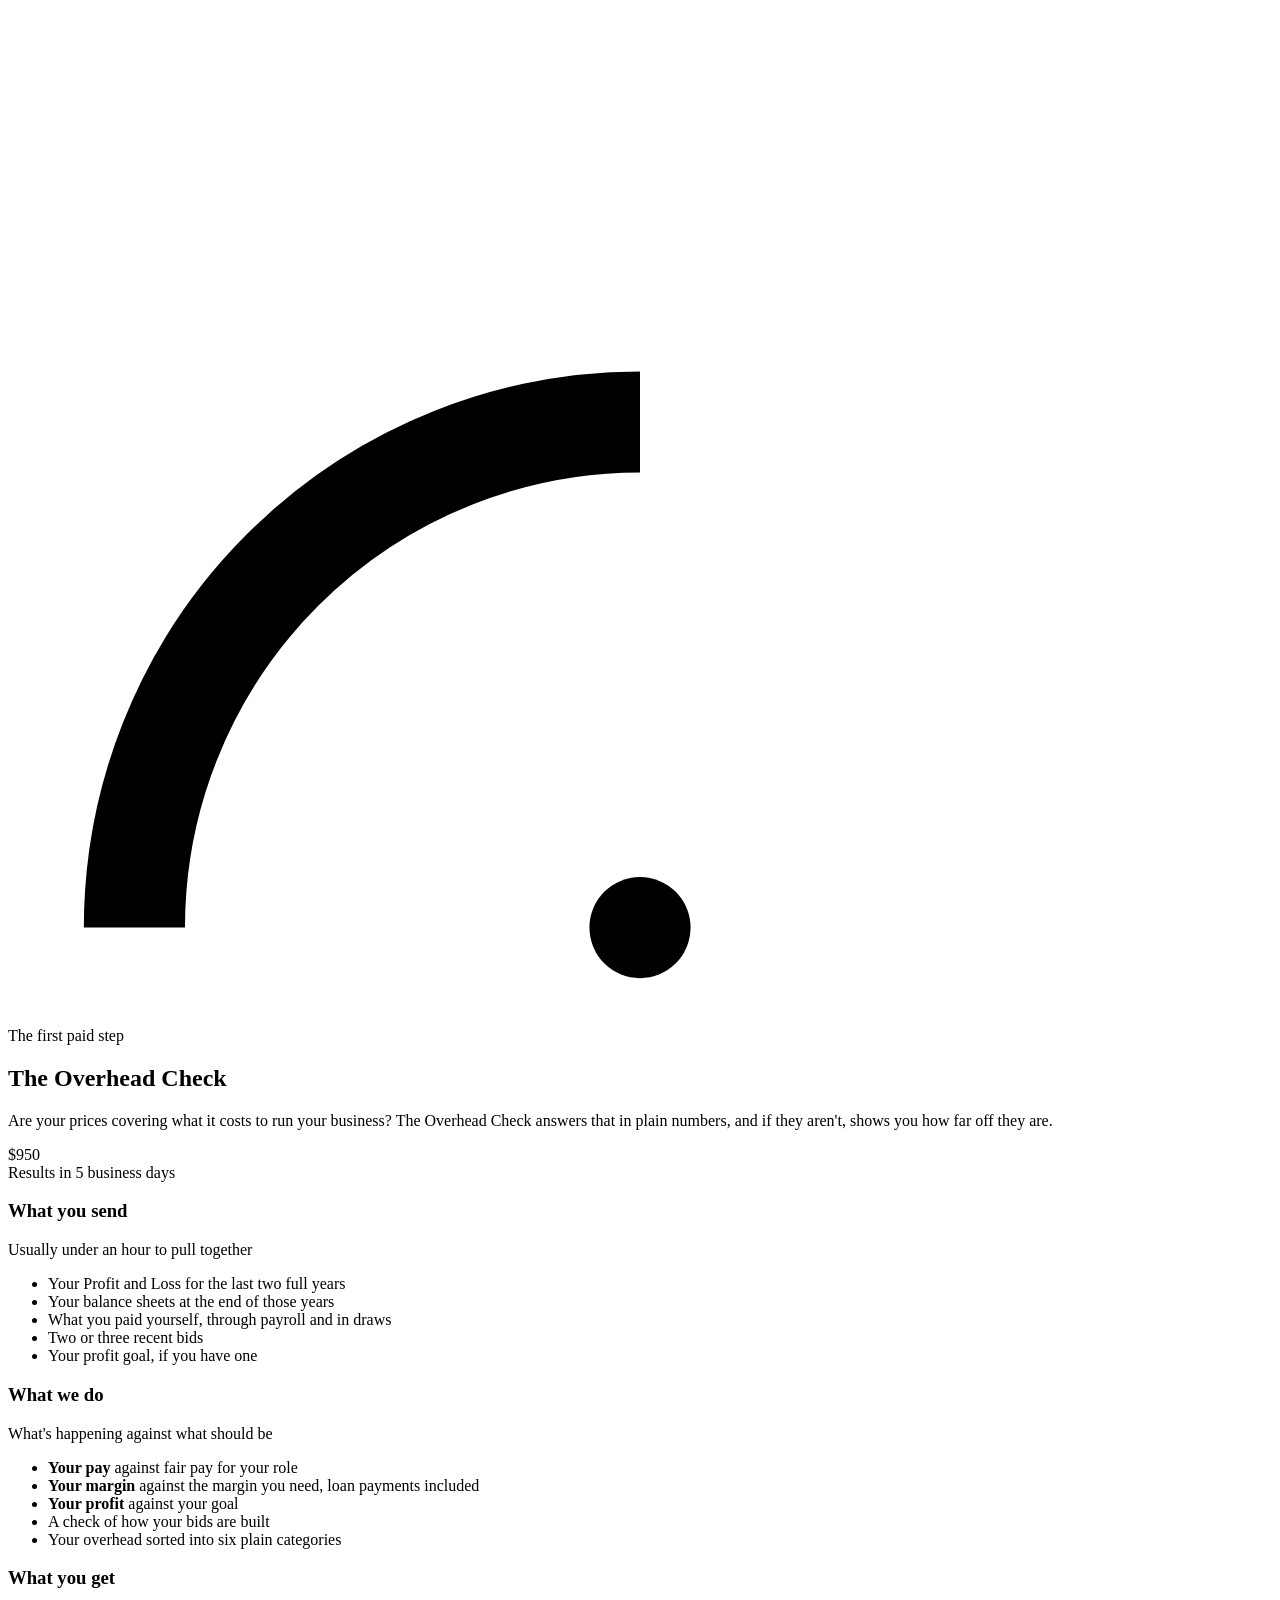
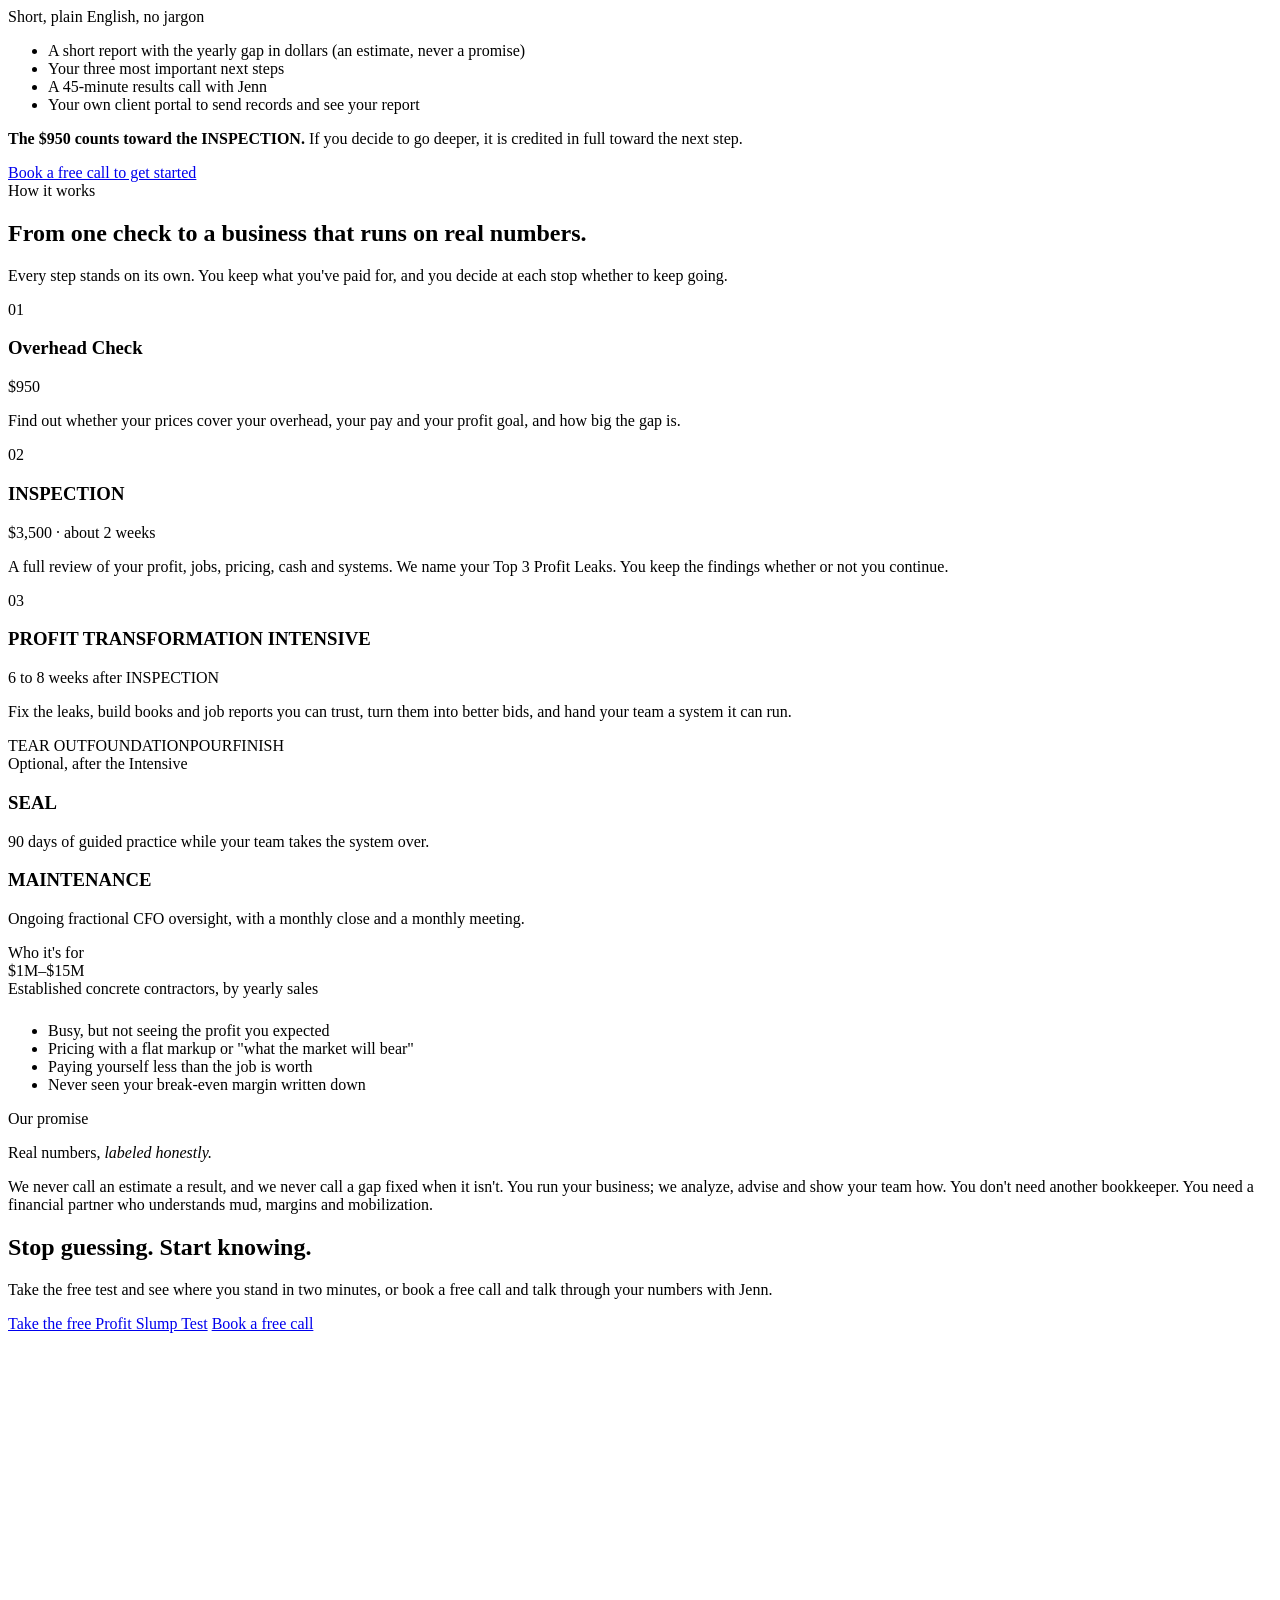
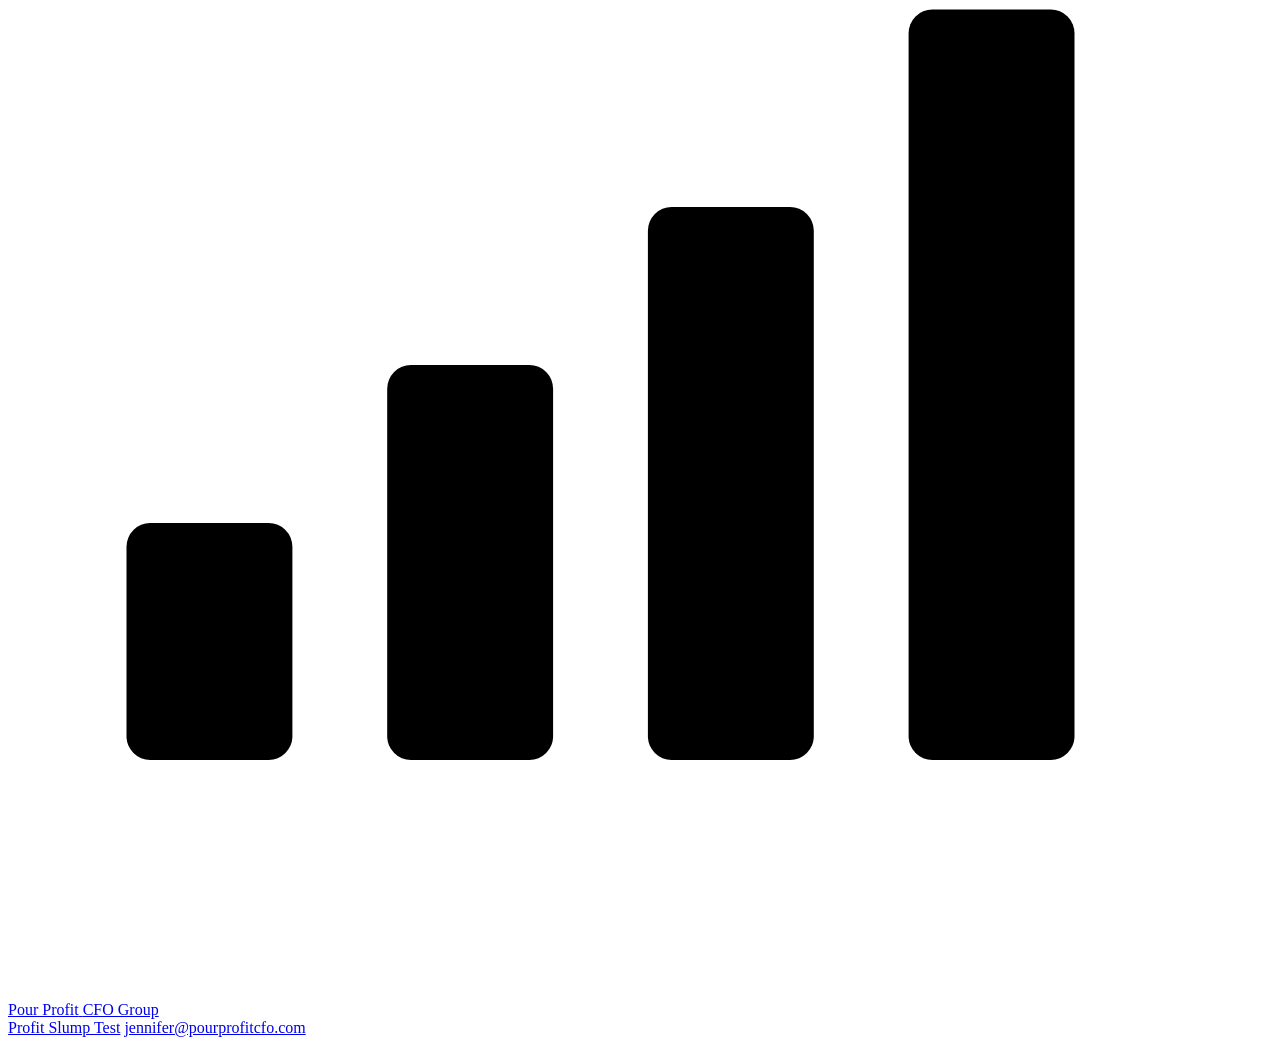
==== commit 44ba97f0: "Website revamp: home page built around the offers, free Profit Slump Test Home page leads with the f" ====
--- a/site/index.html
+++ b/site/index.html
@@ -4,414 +4,19 @@
 <meta charset="utf-8">
 <meta name="viewport" content="width=device-width, initial-scale=1">
 <title>Pour Profit CFO Group</title>
-<meta name="description" content="Fractional CFO advisory for concrete contractors doing $1M–$10M a year. Job costing, cash flow visibility, and monthly advisory built for the trade.">
-<link rel="icon" href="assets/favicon.svg" type="image/svg+xml">
-<link rel="icon" href="assets/favicon-32.png" sizes="32x32" type="image/png">
-<link rel="icon" href="assets/favicon-16.png" sizes="16x16" type="image/png">
-<link rel="apple-touch-icon" href="assets/apple-touch-icon.png">
+<meta name="description" content="Fractional CFO for concrete contractors. Find out whether your prices cover your overhead, your pay and the profit you want: take the free Profit Slump Test, or start with the $950 Overhead Check.">
+<link rel="icon" href="/assets/favicon.svg" type="image/svg+xml">
+<link rel="icon" href="/assets/favicon-32.png" sizes="32x32" type="image/png">
+<link rel="icon" href="/assets/favicon-16.png" sizes="16x16" type="image/png">
+<link rel="apple-touch-icon" href="/assets/apple-touch-icon.png">
 <link rel="preconnect" href="https://fonts.gstatic.com" crossorigin>
 <link href="https://fonts.googleapis.com/css2?family=Big+Shoulders+Display:wght@700;800;900&family=Public+Sans:wght@400;500;600;700&family=IBM+Plex+Mono:wght@500;600&display=swap" rel="stylesheet">
-<style>
-  :root{
-    --bg: #FAF8F3;
-    --bg-alt: #ECE7DC;
-    --surface: #FFFFFF;
-    --ink: #1C1A16;
-    --ink-soft: #5B5548;
-    --ink-faint: #8A8373;
-    --line: #DAD3C3;
-    --accent: #B84A0F;
-    --accent-hi: #D65A16;
-    --accent-tint: #F4DFC9;
-    --accent-ink: #FFFFFF;
-    --focus: #2B6CB0;
-    --display: "Big Shoulders Display", "Arial Narrow", sans-serif;
-    --body: "Public Sans", -apple-system, "Segoe UI", sans-serif;
-    --mono: "IBM Plex Mono", ui-monospace, "SFMono-Regular", monospace;
-    --w: 1180px;
-  }
-
-  @media (prefers-color-scheme: dark){
-    :root:not([data-theme="light"]){
-      --bg: #17150F;
-      --bg-alt: #201D15;
-      --surface: #1D1A13;
-      --ink: #F3EFE4;
-      --ink-soft: #C2BAA6;
-      --ink-faint: #8D8570;
-      --line: #37321F;
-      --accent: #E06A1E;
-      --accent-hi: #F07E30;
-      --accent-tint: #3A2412;
-      --accent-ink: #17150F;
-    }
-  }
-  :root[data-theme="dark"]{
-    --bg: #17150F;
-    --bg-alt: #201D15;
-    --surface: #1D1A13;
-    --ink: #F3EFE4;
-    --ink-soft: #C2BAA6;
-    --ink-faint: #8D8570;
-    --line: #37321F;
-    --accent: #E06A1E;
-    --accent-hi: #F07E30;
-    --accent-tint: #3A2412;
-    --accent-ink: #17150F;
-  }
-
-  *{ box-sizing: border-box; }
-  html{ scroll-behavior: smooth; }
-  body{
-    margin: 0;
-    background: var(--bg);
-    color: var(--ink);
-    font-family: var(--body);
-    line-height: 1.5;
-    -webkit-font-smoothing: antialiased;
-  }
-  h1,h2,h3{
-    font-family: var(--display);
-    font-weight: 800;
-    text-transform: uppercase;
-    letter-spacing: 0.01em;
-    line-height: 0.98;
-    text-wrap: balance;
-    margin: 0;
-    color: var(--ink);
-  }
-  p{ margin: 0; }
-  a{ color: inherit; }
-  img,svg{ max-width: 100%; }
-  ::selection{ background: var(--accent-tint); color: var(--ink); }
-  :focus-visible{ outline: 2.5px solid var(--focus); outline-offset: 3px; }
-
-  .wrap{
-    max-width: var(--w);
-    margin: 0 auto;
-    padding-inline: clamp(20px, 5vw, 56px);
-  }
-  section{ padding-block: clamp(48px, 8vw, 92px); }
-
-  .joint{
-    border-top: 1px dashed var(--line);
-    position: relative;
-  }
-  .joint::before{
-    content: "";
-    position: absolute;
-    top: -3px; left: 50%;
-    transform: translateX(-50%);
-    width: 5px; height: 5px;
-    background: var(--accent);
-  }
-
-  .eyebrow{
-    font-family: var(--mono);
-    font-size: 0.72rem;
-    letter-spacing: 0.16em;
-    text-transform: uppercase;
-    color: var(--accent);
-    font-weight: 600;
-  }
-
-  .btn{
-    display: inline-flex;
-    align-items: center;
-    gap: 10px;
-    font-family: var(--body);
-    font-weight: 700;
-    font-size: 0.98rem;
-    padding: 15px 26px;
-    border: 2px solid var(--accent);
-    background: var(--accent);
-    color: var(--accent-ink);
-    text-decoration: none;
-    border-radius: 3px;
-    white-space: nowrap;
-    transition: background 0.15s ease, color 0.15s ease, transform 0.1s ease;
-  }
-  .btn:hover{ transform: translateY(-1px); }
-  .btn:active{ transform: translateY(0); }
-  .btn-ghost{
-    background: transparent;
-    color: var(--ink);
-    border-color: var(--line);
-  }
-  .btn-ghost:hover{ border-color: var(--ink-soft); }
-  .btn-on-accent{
-    background: var(--surface);
-    border-color: var(--surface);
-    color: var(--ink);
-  }
-  .btn-on-accent:hover{ background: transparent; color: var(--accent-ink); border-color: var(--accent-ink); }
-  .btn svg{ width: 16px; height: 16px; flex: none; }
-
-  /* ---------- top bar ---------- */
-  .topbar{
-    display: flex;
-    align-items: center;
-    justify-content: space-between;
-    gap: 16px;
-    padding-block: 20px;
-  }
-  .brandmark{
-    display: flex;
-    align-items: center;
-    gap: 12px;
-  }
-  .brandmark .mark-icon{ width: 34px; height: 34px; flex: none; }
-  .brandmark .btext{
-    display: flex;
-    flex-direction: column;
-    gap: 4px;
-    line-height: 1;
-  }
-  .brandmark .bline1{
-    font-family: var(--display);
-    font-weight: 800;
-    font-size: 1.15rem;
-    letter-spacing: 0.005em;
-    color: var(--ink);
-    white-space: nowrap;
-  }
-  .brandmark .bline2{
-    display: flex;
-    align-items: center;
-    gap: 7px;
-  }
-  .brandmark .bline2 .rule{
-    width: 14px;
-    height: 1px;
-    background: var(--line);
-    flex: none;
-  }
-  .brandmark .bline2 .txt{
-    font-family: var(--mono);
-    font-weight: 600;
-    text-transform: uppercase;
-    font-size: 0.66rem;
-    letter-spacing: 0.15em;
-    color: var(--ink-faint);
-    white-space: nowrap;
-  }
-  .topbar .btn{ padding: 10px 18px; font-size: 0.85rem; }
-
-  /* ---------- hero ---------- */
-  .hero{
-    position: relative;
-    padding-block: clamp(40px, 9vw, 96px) clamp(56px, 10vw, 108px);
-    background-image:
-      repeating-linear-gradient(0deg, var(--line) 0 1px, transparent 1px 64px),
-      repeating-linear-gradient(90deg, var(--line) 0 1px, transparent 1px 64px);
-    background-position: center top;
-    background-size: 100% 100%;
-    opacity: 1;
-  }
-  .hero-inner{ position: relative; max-width: 780px; }
-  .hero h1{
-    font-size: clamp(2.3rem, 5.6vw, 4.3rem);
-    margin-top: 14px;
-  }
-  .hero h1 em{
-    font-style: normal;
-    color: var(--accent);
-  }
-  .hero .sub{
-    margin-top: 22px;
-    font-size: clamp(1.05rem, 1.6vw, 1.25rem);
-    color: var(--ink-soft);
-    max-width: 56ch;
-  }
-  .hero .cta-row{ margin-top: 34px; }
-  .hero .fine{
-    margin-top: 14px;
-    font-family: var(--mono);
-    font-size: 0.78rem;
-    color: var(--ink-faint);
-    letter-spacing: 0.03em;
-  }
-
-  /* ---------- problem ---------- */
-  .problem{ background: var(--bg-alt); }
-  .problem .head{ max-width: 640px; }
-  .problem h2{ font-size: clamp(1.8rem, 3.6vw, 2.6rem); margin-top: 10px; }
-  .problem-grid{
-    margin-top: 44px;
-    display: grid;
-    grid-template-columns: repeat(3, 1fr);
-    gap: 1px;
-    background: var(--line);
-    border: 1px solid var(--line);
-  }
-  .problem-item{
-    background: var(--bg-alt);
-    padding: 28px 26px;
-    display: flex;
-    flex-direction: column;
-    gap: 16px;
-  }
-  .problem-item svg{ width: 26px; height: 26px; color: var(--accent); flex: none; }
-  .problem-item p{ font-size: 1.02rem; font-weight: 600; }
-  .problem-tie{
-    margin-top: 40px;
-    padding-top: 28px;
-    border-top: 2px solid var(--ink);
-    font-family: var(--display);
-    text-transform: uppercase;
-    font-size: clamp(1.15rem, 2.4vw, 1.55rem);
-    font-weight: 700;
-    max-width: 46ch;
-  }
-  .problem-tie .no{ color: var(--ink-faint); }
-  .problem-tie .yes{ color: var(--accent); }
-
-  /* ---------- solution ---------- */
-  .solution h2{ font-size: clamp(1.8rem, 3.6vw, 2.6rem); margin-top: 10px; max-width: 18ch; }
-  .pillars{
-    margin-top: 44px;
-    display: grid;
-    grid-template-columns: repeat(3, 1fr);
-    gap: 28px;
-  }
-  .pillar{
-    border-top: 3px solid var(--accent);
-    padding-top: 20px;
-  }
-  .pillar svg{ width: 30px; height: 30px; color: var(--ink); }
-  .pillar h3{
-    margin-top: 18px;
-    font-size: 1.15rem;
-    text-transform: none;
-    letter-spacing: normal;
-    font-weight: 700;
-  }
-  .solution .lede{
-    margin-top: 46px;
-    max-width: 68ch;
-    font-size: 1.08rem;
-    color: var(--ink-soft);
-    padding-top: 28px;
-    border-top: 1px solid var(--line);
-  }
-
-  /* ---------- audience ---------- */
-  .audience{ background: var(--bg-alt); }
-  .audience-grid{
-    display: grid;
-    grid-template-columns: minmax(220px, 380px) 1fr;
-    gap: 40px;
-    align-items: start;
-  }
-  .audience .stat{
-    font-family: var(--mono);
-    font-weight: 600;
-    font-size: clamp(2.4rem, 6vw, 3.6rem);
-    color: var(--accent);
-    font-variant-numeric: tabular-nums;
-    line-height: 1;
-  }
-  .audience .stat-label{
-    margin-top: 10px;
-    font-family: var(--mono);
-    font-size: 0.78rem;
-    letter-spacing: 0.1em;
-    text-transform: uppercase;
-    color: var(--ink-faint);
-  }
-  .audience h2{ font-size: clamp(1.6rem, 3vw, 2.15rem); margin-top: 16px; }
-  .audience p{ margin-top: 20px; font-size: 1.08rem; color: var(--ink-soft); max-width: 62ch; }
-  .audience strong{ color: var(--ink); }
-
-  /* ---------- process ---------- */
-  .process h2{ font-size: clamp(1.8rem, 3.6vw, 2.6rem); margin-top: 10px; }
-  .steps{
-    margin-top: 48px;
-    display: grid;
-    grid-template-columns: repeat(3, 1fr);
-    gap: 0;
-    position: relative;
-  }
-  .step{
-    padding: 0 28px 0 0;
-    position: relative;
-  }
-  .step:not(:first-child){
-    padding-left: 28px;
-    border-left: 1px dashed var(--line);
-  }
-  .step .num{
-    font-family: var(--mono);
-    font-size: 0.85rem;
-    color: var(--ink-faint);
-    letter-spacing: 0.06em;
-  }
-  .step svg{ width: 28px; height: 28px; color: var(--accent); margin-top: 14px; }
-  .step h3{
-    margin-top: 16px;
-    font-size: 1.05rem;
-    text-transform: uppercase;
-    letter-spacing: 0.04em;
-    font-weight: 800;
-  }
-  .step p{ margin-top: 10px; color: var(--ink-soft); font-size: 0.98rem; }
-
-  /* ---------- cta band ---------- */
-  .cta-band{
-    background: var(--accent);
-    color: var(--accent-ink);
-  }
-  .cta-band h2{ color: var(--accent-ink); font-size: clamp(1.9rem, 4.4vw, 3rem); }
-  .cta-band .row{
-    display: flex;
-    flex-wrap: wrap;
-    align-items: center;
-    gap: 26px;
-    margin-top: 30px;
-  }
-  .cta-band .note{
-    font-family: var(--mono);
-    font-size: 0.85rem;
-    color: var(--accent-ink);
-    opacity: 0.85;
-  }
-  .cta-band .note a{ text-decoration: underline; text-decoration-color: currentColor; text-underline-offset: 3px; }
-
-  /* ---------- footer ---------- */
-  footer{
-    padding-block: 40px;
-    display: flex;
-    flex-wrap: wrap;
-    gap: 14px 32px;
-    align-items: baseline;
-    justify-content: space-between;
-  }
-  footer .brandmark .mark-icon{ width: 28px; height: 28px; }
-  footer .brandmark .bline1{ font-size: 1rem; }
-  footer .fmeta{
-    display: flex;
-    flex-wrap: wrap;
-    gap: 6px 28px;
-    font-size: 0.9rem;
-    color: var(--ink-soft);
-  }
-  footer a{ text-decoration: underline; text-decoration-color: var(--line); text-underline-offset: 3px; }
-
-  @media (max-width: 760px){
-    .problem-grid{ grid-template-columns: 1fr; }
-    .pillars{ grid-template-columns: 1fr; gap: 32px; }
-    .audience-grid{ grid-template-columns: 1fr; }
-    .steps{ grid-template-columns: 1fr; gap: 32px; }
-    .step:not(:first-child){ padding-left: 0; border-left: none; padding-top: 28px; border-top: 1px dashed var(--line); }
-    .cta-band .row{ flex-direction: column; align-items: flex-start; }
-    footer{ flex-direction: column; align-items: flex-start; }
-  }
-</style>
+<link rel="stylesheet" href="/assets/site.css">
 </head>
 <body>
 
 <header class="wrap topbar">
-  <div class="brandmark">
+  <a class="brandmark" href="/" aria-label="Pour Profit CFO Group, home">
     <svg class="mark-icon" viewBox="0 0 32 32" aria-hidden="true">
       <rect x="3" y="20" width="4.2" height="6" rx="0.6" fill="var(--ink)"/>
       <rect x="9.6" y="16" width="4.2" height="10" rx="0.6" fill="var(--ink)"/>
@@ -420,114 +25,194 @@
       <path d="M3 24.5 L11 15 L17.5 19 L28 5" fill="none" stroke="var(--accent)" stroke-width="2.1" stroke-linecap="round" stroke-linejoin="round"/>
       <path d="M21.5 5 L28.3 4.3 L28.8 11.1" fill="none" stroke="var(--accent)" stroke-width="2.1" stroke-linecap="round" stroke-linejoin="round"/>
     </svg>
-    <div class="btext">
-      <div class="bline1">Pour Profit</div>
-      <div class="bline2"><span class="rule"></span><span class="txt">CFO Group</span><span class="rule"></span></div>
-    </div>
-  </div>
-  <a class="btn" href="https://calendar.app.google/zRN99heED6kefWTYA" target="_blank" rel="noopener">
-    Book a Free Profit Review
+    <span class="btext">
+      <span class="bline1">Pour Profit</span>
+      <span class="bline2"><span class="rule"></span><span class="txt">CFO Group</span><span class="rule"></span></span>
+    </span>
   </a>
+  <nav class="nav" aria-label="Main">
+    <a href="/profit-slump-test/">Free test</a>
+    <a href="#overhead-check">Overhead Check</a>
+    <a href="#how-it-works">How it works</a>
+    <a class="btn" href="https://calendar.app.google/zRN99heED6kefWTYA" target="_blank" rel="noopener">Book a free call</a>
+  </nav>
 </header>
+
+<main>
 
 <section class="hero">
   <div class="wrap hero-inner">
-    <div class="eyebrow">Fractional CFO / Concrete Contractors</div>
-    <h1>You bid concrete jobs. We show you which ones <em>actually</em> make money.</h1>
-    <p class="sub">Pour Profit CFO Group helps concrete contractors stop guessing on job costs, protect cash flow, and finally know their real margins.</p>
-    <div class="cta-row">
-      <a class="btn" href="https://calendar.app.google/zRN99heED6kefWTYA" target="_blank" rel="noopener">
-        Book a Free Profit Review
-        <svg viewBox="0 0 24 24" fill="none" stroke="currentColor" stroke-width="2" stroke-linecap="round" stroke-linejoin="round"><path d="M5 12h14M13 6l6 6-6 6"/></svg>
+    <div class="eyebrow">Fractional CFO / Concrete contractors</div>
+    <h1>Busy all year. So where is the <em>profit</em>?</h1>
+    <p class="sub">Pour Profit CFO Group shows concrete contractors whether their prices cover their overhead, their own pay and the profit they want, and helps them fix it when they don't.</p>
+    <div class="btn-row">
+      <a class="btn" href="/profit-slump-test/">
+        Take the free Profit Slump Test
+        <svg viewBox="0 0 24 24" fill="none" stroke="currentColor" stroke-width="2" stroke-linecap="round" stroke-linejoin="round" aria-hidden="true"><path d="M5 12h14M13 6l6 6-6 6"/></svg>
       </a>
-    </div>
-    <div class="fine">NO RETAINER PITCH ON THE FIRST CALL &mdash; JUST YOUR NUMBERS</div>
-  </div>
-</section>
-
-<section class="problem joint">
-  <div class="wrap">
-    <div class="head">
-      <div class="eyebrow">The Problem</div>
-      <h2>Most concrete contractors are flying blind.</h2>
-    </div>
+      <a class="btn btn-ghost" href="#overhead-check">See the $950 Overhead Check</a>
+    </div>
+    <p class="fine">9 QUESTIONS &middot; ABOUT 2 MINUTES &middot; YOUR RESULT ON THE SPOT</p>
+  </div>
+</section>
+
+<section class="alt">
+  <div class="wrap">
+    <div class="eyebrow">The problem</div>
+    <h2 class="h2">More work. Same money. Sound familiar?</h2>
     <div class="problem-grid">
       <div class="problem-item">
-        <svg viewBox="0 0 24 24" fill="none" stroke="currentColor" stroke-width="1.6" stroke-linecap="round" stroke-linejoin="round"><path d="M12 3 2 20h20L12 3Z"/><path d="M12 10v5"/><circle cx="12" cy="17.5" r="0.6" fill="currentColor" stroke="none"/></svg>
-        <p>You bid jobs based on gut feel, not real numbers.</p>
+        <svg viewBox="0 0 24 24" fill="none" stroke="currentColor" stroke-width="1.6" stroke-linecap="round" stroke-linejoin="round" aria-hidden="true"><path d="M12 3 2 20h20L12 3Z"/><path d="M12 10v5"/><circle cx="12" cy="17.5" r="0.6" fill="currentColor" stroke="none"/></svg>
+        <p>You price with a markup that has "always worked."</p>
       </div>
       <div class="problem-item">
-        <svg viewBox="0 0 24 24" fill="none" stroke="currentColor" stroke-width="1.6" stroke-linecap="round" stroke-linejoin="round"><path d="M12 3 2 20h20L12 3Z"/><path d="M12 10v5"/><circle cx="12" cy="17.5" r="0.6" fill="currentColor" stroke="none"/></svg>
-        <p>Payroll, materials, and equipment costs show up late.</p>
+        <svg viewBox="0 0 24 24" fill="none" stroke="currentColor" stroke-width="1.6" stroke-linecap="round" stroke-linejoin="round" aria-hidden="true"><path d="M12 3 2 20h20L12 3Z"/><path d="M12 10v5"/><circle cx="12" cy="17.5" r="0.6" fill="currentColor" stroke="none"/></svg>
+        <p>Trucks, insurance, the shop and payroll keep climbing.</p>
       </div>
       <div class="problem-item">
-        <svg viewBox="0 0 24 24" fill="none" stroke="currentColor" stroke-width="1.6" stroke-linecap="round" stroke-linejoin="round"><path d="M12 3 2 20h20L12 3Z"/><path d="M12 10v5"/><circle cx="12" cy="17.5" r="0.6" fill="currentColor" stroke="none"/></svg>
-        <p>You work harder every month but keep less.</p>
-      </div>
-    </div>
-    <div class="problem-tie"><span class="no">That is not a work ethic problem.</span> <span class="yes">It is a visibility problem.</span></div>
-  </div>
-</section>
-
-<section class="solution joint">
-  <div class="wrap">
-    <div class="eyebrow">The Solution</div>
-    <h2>Profit clarity, built for concrete contractors.</h2>
-    <div class="pillars">
-      <div class="pillar">
-        <svg viewBox="0 0 24 24" fill="none" stroke="currentColor" stroke-width="1.6" stroke-linecap="round" stroke-linejoin="round"><rect x="4" y="3" width="16" height="18" rx="1"/><path d="M8 8h8M8 12h8M8 16h5"/></svg>
-        <h3>Job costing that actually matches reality.</h3>
-      </div>
-      <div class="pillar">
-        <svg viewBox="0 0 24 24" fill="none" stroke="currentColor" stroke-width="1.6" stroke-linecap="round" stroke-linejoin="round"><path d="M3 17c2.5 0 2.5-3 5-3s2.5 3 5 3 2.5-3 5-3 2.5 3 3 3"/><path d="M3 10c2.5 0 2.5-3 5-3s2.5 3 5 3 2.5-3 5-3 2.5 3 3 3"/></svg>
-        <h3>Cash flow you can see before Friday.</h3>
-      </div>
-      <div class="pillar">
-        <svg viewBox="0 0 24 24" fill="none" stroke="currentColor" stroke-width="1.6" stroke-linecap="round" stroke-linejoin="round"><circle cx="12" cy="12" r="9"/><path d="m9 15 3-6 3 6-3-1.8L9 15Z"/></svg>
-        <h3>Monthly CFO advisory that tells you what to do next.</h3>
-      </div>
-    </div>
-    <p class="lede">We clean up your books, build a job-costing system, and meet with you monthly so you know which jobs to take, which to pass on, and where the money is hiding.</p>
-  </div>
-</section>
-
-<section class="audience joint">
-  <div class="wrap audience-grid">
+        <svg viewBox="0 0 24 24" fill="none" stroke="currentColor" stroke-width="1.6" stroke-linecap="round" stroke-linejoin="round" aria-hidden="true"><path d="M12 3 2 20h20L12 3Z"/><path d="M12 10v5"/><circle cx="12" cy="17.5" r="0.6" fill="currentColor" stroke="none"/></svg>
+        <p>You work harder every year and keep less.</p>
+      </div>
+    </div>
+    <div class="problem-tie"><span class="no">That is not a work ethic problem.</span> <span class="yes">It is a pricing problem you can't see yet.</span></div>
+  </div>
+</section>
+
+<section>
+  <div class="wrap test-band">
     <div>
-      <div class="stat">$1M&ndash;$10M</div>
-      <div class="stat-label">Annual Revenue</div>
-    </div>
+      <div class="eyebrow">Free &middot; Start here</div>
+      <h2 class="h2">The Profit Slump Test</h2>
+      <p class="lede">On the job, a slump test tells you whether the mix will hold. This one tells you whether your profit will. Answer nine quick questions about how you price, pay yourself and track jobs, and see your result right away. Nothing to send us, no sign-up.</p>
+      <div class="btn-row">
+        <a class="btn" href="/profit-slump-test/">
+          Take the test
+          <svg viewBox="0 0 24 24" fill="none" stroke="currentColor" stroke-width="2" stroke-linecap="round" stroke-linejoin="round" aria-hidden="true"><path d="M5 12h14M13 6l6 6-6 6"/></svg>
+        </a>
+      </div>
+    </div>
+    <svg class="meter" viewBox="0 0 200 120" aria-hidden="true">
+      <path d="M20 105 A80 80 0 0 1 180 105" fill="none" stroke="var(--line)" stroke-width="16"/>
+      <path d="M20 105 A80 80 0 0 1 100 25" fill="none" stroke="currentColor" stroke-width="16"/>
+      <line x1="100" y1="105" x2="152" y2="52" stroke="var(--ink)" stroke-width="4" stroke-linecap="round"/>
+      <circle cx="100" cy="105" r="8" fill="var(--ink)"/>
+    </svg>
+  </div>
+</section>
+
+<section class="alt" id="overhead-check">
+  <div class="wrap">
+    <div class="offer-head">
+      <div>
+        <div class="eyebrow">The first paid step</div>
+        <h2 class="h2">The Overhead Check</h2>
+        <p class="lede">Are your prices covering what it costs to run your business? The Overhead Check answers that in plain numbers, and if they aren't, shows you how far off they are.</p>
+      </div>
+      <div>
+        <div class="price">$950</div>
+        <div class="price-note">Results in 5 business days</div>
+      </div>
+    </div>
+
+    <div class="cols3">
+      <div class="col">
+        <h3>What you send</h3>
+        <p class="sm">Usually under an hour to pull together</p>
+        <ul class="ticks">
+          <li>Your Profit and Loss for the last two full years</li>
+          <li>Your balance sheets at the end of those years</li>
+          <li>What you paid yourself, through payroll and in draws</li>
+          <li>Two or three recent bids</li>
+          <li>Your profit goal, if you have one</li>
+        </ul>
+      </div>
+      <div class="col">
+        <h3>What we do</h3>
+        <p class="sm">What's happening against what should be</p>
+        <ul class="ticks">
+          <li><strong>Your pay</strong> against fair pay for your role</li>
+          <li><strong>Your margin</strong> against the margin you need, loan payments included</li>
+          <li><strong>Your profit</strong> against your goal</li>
+          <li>A check of how your bids are built</li>
+          <li>Your overhead sorted into six plain categories</li>
+        </ul>
+      </div>
+      <div class="col">
+        <h3>What you get</h3>
+        <p class="sm">Short, plain English, no jargon</p>
+        <ul class="ticks">
+          <li>A short report with the yearly gap in dollars (an estimate, never a promise)</li>
+          <li>Your three most important next steps</li>
+          <li>A 45-minute results call with Jenn</li>
+          <li>Your own client portal to send records and see your report</li>
+        </ul>
+      </div>
+    </div>
+
+    <div class="credit">
+      <p><strong>The $950 counts toward the INSPECTION.</strong> If you decide to go deeper, it is credited in full toward the next step.</p>
+      <a class="btn" href="https://calendar.app.google/zRN99heED6kefWTYA" target="_blank" rel="noopener">Book a free call to get started</a>
+    </div>
+  </div>
+</section>
+
+<section id="how-it-works">
+  <div class="wrap">
+    <div class="eyebrow">How it works</div>
+    <h2 class="h2">From one check to a business that runs on real numbers.</h2>
+    <p class="lede">Every step stands on its own. You keep what you've paid for, and you decide at each stop whether to keep going.</p>
+    <div class="path">
+      <div class="stop">
+        <div class="num">01</div>
+        <h3>Overhead Check</h3>
+        <span class="tag">$950</span>
+        <p>Find out whether your prices cover your overhead, your pay and your profit goal, and how big the gap is.</p>
+      </div>
+      <div class="stop">
+        <div class="num">02</div>
+        <h3>INSPECTION</h3>
+        <span class="tag">$3,500 &middot; about 2 weeks</span>
+        <p>A full review of your profit, jobs, pricing, cash and systems. We name your Top 3 Profit Leaks. You keep the findings whether or not you continue.</p>
+      </div>
+      <div class="stop">
+        <div class="num">03</div>
+        <h3>PROFIT TRANSFORMATION INTENSIVE</h3>
+        <span class="tag">6 to 8 weeks after INSPECTION</span>
+        <p>Fix the leaks, build books and job reports you can trust, turn them into better bids, and hand your team a system it can run.</p>
+        <div class="steps-mini"><span>TEAR OUT</span><span>FOUNDATION</span><span>POUR</span><span>FINISH</span></div>
+      </div>
+    </div>
+    <div class="addons">
+      <div class="label">Optional, after the Intensive</div>
+      <div>
+        <h3>SEAL</h3>
+        <p>90 days of guided practice while your team takes the system over.</p>
+      </div>
+      <div>
+        <h3>MAINTENANCE</h3>
+        <p>Ongoing fractional CFO oversight, with a monthly close and a monthly meeting.</p>
+      </div>
+    </div>
+  </div>
+</section>
+
+<section class="alt">
+  <div class="wrap two">
     <div>
-      <div class="eyebrow">Who It Is For</div>
-      <h2>Built for concrete contractors doing $1M to $10M a year.</h2>
-      <p>You have <strong>crews, equipment, and real overhead.</strong> You do not need another bookkeeper. You need a financial partner who understands mud, margins, and mobilization.</p>
-    </div>
-  </div>
-</section>
-
-<section class="process joint">
-  <div class="wrap">
-    <div class="eyebrow">How It Works</div>
-    <h2>Three steps to profit clarity.</h2>
-    <div class="steps">
-      <div class="step">
-        <div class="num">01</div>
-        <svg viewBox="0 0 24 24" fill="none" stroke="currentColor" stroke-width="1.6" stroke-linecap="round" stroke-linejoin="round"><circle cx="10.5" cy="10.5" r="6.5"/><path d="m20 20-4.35-4.35"/></svg>
-        <h3>Diagnose</h3>
-        <p>We review your books, bids, and cash flow.</p>
-      </div>
-      <div class="step">
-        <div class="num">02</div>
-        <svg viewBox="0 0 24 24" fill="none" stroke="currentColor" stroke-width="1.6" stroke-linecap="round" stroke-linejoin="round"><path d="M14.7 6.3a4 4 0 0 0-5.4 5.4L3 18l3 3 6.3-6.3a4 4 0 0 0 5.4-5.4l-2.7 2.7-2-.5-.5-2 2.7-2.7Z"/></svg>
-        <h3>Build</h3>
-        <p>We set up job costing and a weekly cash rhythm.</p>
-      </div>
-      <div class="step">
-        <div class="num">03</div>
-        <svg viewBox="0 0 24 24" fill="none" stroke="currentColor" stroke-width="1.6" stroke-linecap="round" stroke-linejoin="round"><path d="M4 4v13a1 1 0 0 0 1 1h5l4 4v-4h5a1 1 0 0 0 1-1V4a1 1 0 0 0-1-1H5a1 1 0 0 0-1 1Z"/><path d="M8 9h8M8 13h5"/></svg>
-        <h3>Advise</h3>
-        <p>We meet monthly to keep you profitable and growing.</p>
-      </div>
+      <div class="eyebrow">Who it's for</div>
+      <div class="stat">$1M&ndash;$15M</div>
+      <div class="stat-label">Established concrete contractors, by yearly sales</div>
+      <ul class="ticks" style="margin-top:24px">
+        <li>Busy, but not seeing the profit you expected</li>
+        <li>Pricing with a flat markup or "what the market will bear"</li>
+        <li>Paying yourself less than the job is worth</li>
+        <li>Never seen your break-even margin written down</li>
+      </ul>
+    </div>
+    <div>
+      <div class="eyebrow">Our promise</div>
+      <p class="promise">Real numbers, <em>labeled honestly.</em></p>
+      <p class="lede">We never call an estimate a result, and we never call a gap fixed when it isn't. You run your business; we analyze, advise and show your team how. You don't need another bookkeeper. You need a financial partner who understands mud, margins and mobilization.</p>
     </div>
   </div>
 </section>
@@ -535,18 +220,18 @@
 <section class="cta-band">
   <div class="wrap">
     <h2>Stop guessing. Start knowing.</h2>
-    <div class="row">
-      <a class="btn btn-on-accent" href="https://calendar.app.google/zRN99heED6kefWTYA" target="_blank" rel="noopener">
-        Book a Free Profit Review
-        <svg viewBox="0 0 24 24" fill="none" stroke="currentColor" stroke-width="2" stroke-linecap="round" stroke-linejoin="round"><path d="M5 12h14M13 6l6 6-6 6"/></svg>
-      </a>
-      <div class="note">No pressure. No pitch deck. Just a conversation about your numbers.</div>
-    </div>
-  </div>
-</section>
-
-<footer class="wrap joint">
-  <div class="brandmark">
+    <p>Take the free test and see where you stand in two minutes, or book a free call and talk through your numbers with Jenn.</p>
+    <div class="btn-row">
+      <a class="btn btn-on-accent" href="/profit-slump-test/">Take the free Profit Slump Test</a>
+      <a class="btn btn-line-on-accent" href="https://calendar.app.google/zRN99heED6kefWTYA" target="_blank" rel="noopener">Book a free call</a>
+    </div>
+  </div>
+</section>
+
+</main>
+
+<footer class="wrap">
+  <a class="brandmark" href="/" aria-label="Pour Profit CFO Group, home">
     <svg class="mark-icon" viewBox="0 0 32 32" aria-hidden="true">
       <rect x="3" y="20" width="4.2" height="6" rx="0.6" fill="var(--ink)"/>
       <rect x="9.6" y="16" width="4.2" height="10" rx="0.6" fill="var(--ink)"/>
@@ -555,12 +240,13 @@
       <path d="M3 24.5 L11 15 L17.5 19 L28 5" fill="none" stroke="var(--accent)" stroke-width="2.1" stroke-linecap="round" stroke-linejoin="round"/>
       <path d="M21.5 5 L28.3 4.3 L28.8 11.1" fill="none" stroke="var(--accent)" stroke-width="2.1" stroke-linecap="round" stroke-linejoin="round"/>
     </svg>
-    <div class="btext">
-      <div class="bline1">Pour Profit</div>
-      <div class="bline2"><span class="rule"></span><span class="txt">CFO Group</span><span class="rule"></span></div>
-    </div>
-  </div>
+    <span class="btext">
+      <span class="bline1">Pour Profit</span>
+      <span class="bline2"><span class="rule"></span><span class="txt">CFO Group</span><span class="rule"></span></span>
+    </span>
+  </a>
   <div class="fmeta">
+    <a href="/profit-slump-test/">Profit Slump Test</a>
     <a href="mailto:jennifer@pourprofitcfo.com">jennifer@pourprofitcfo.com</a>
   </div>
 </footer>
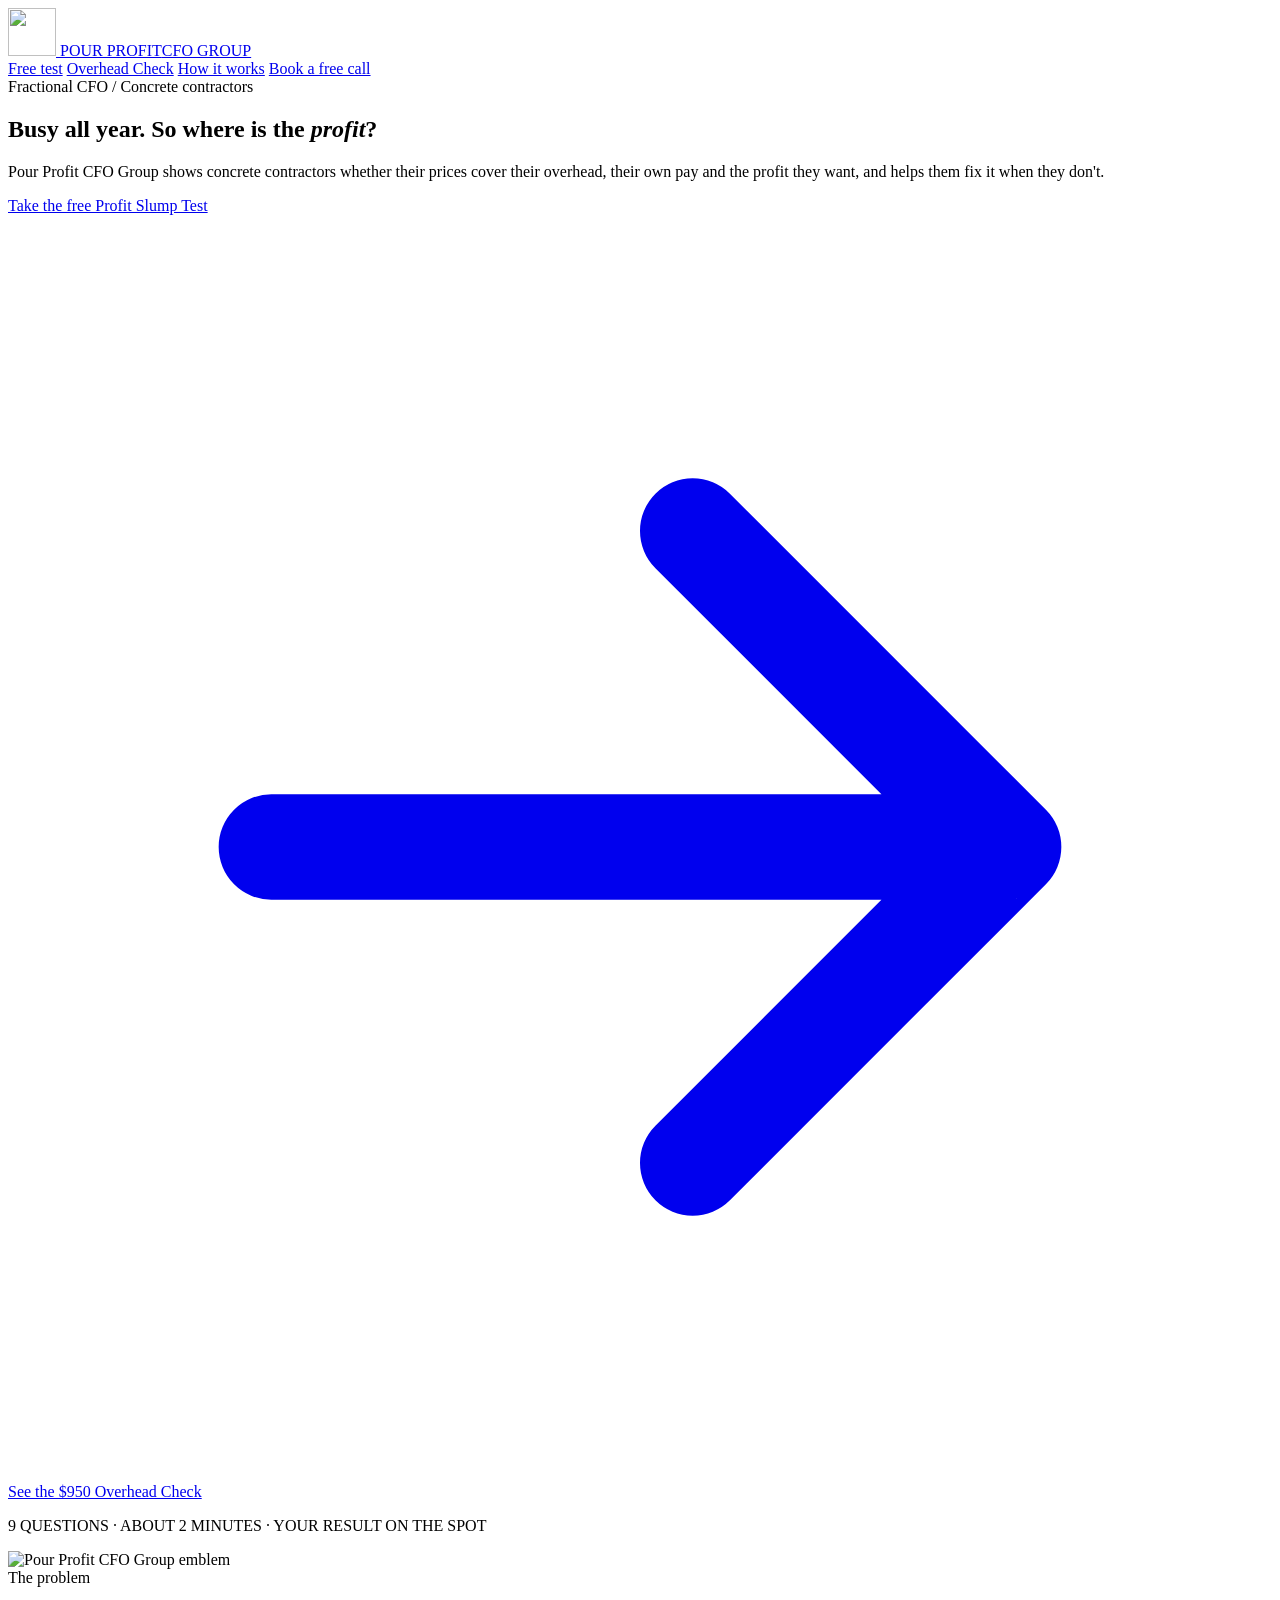
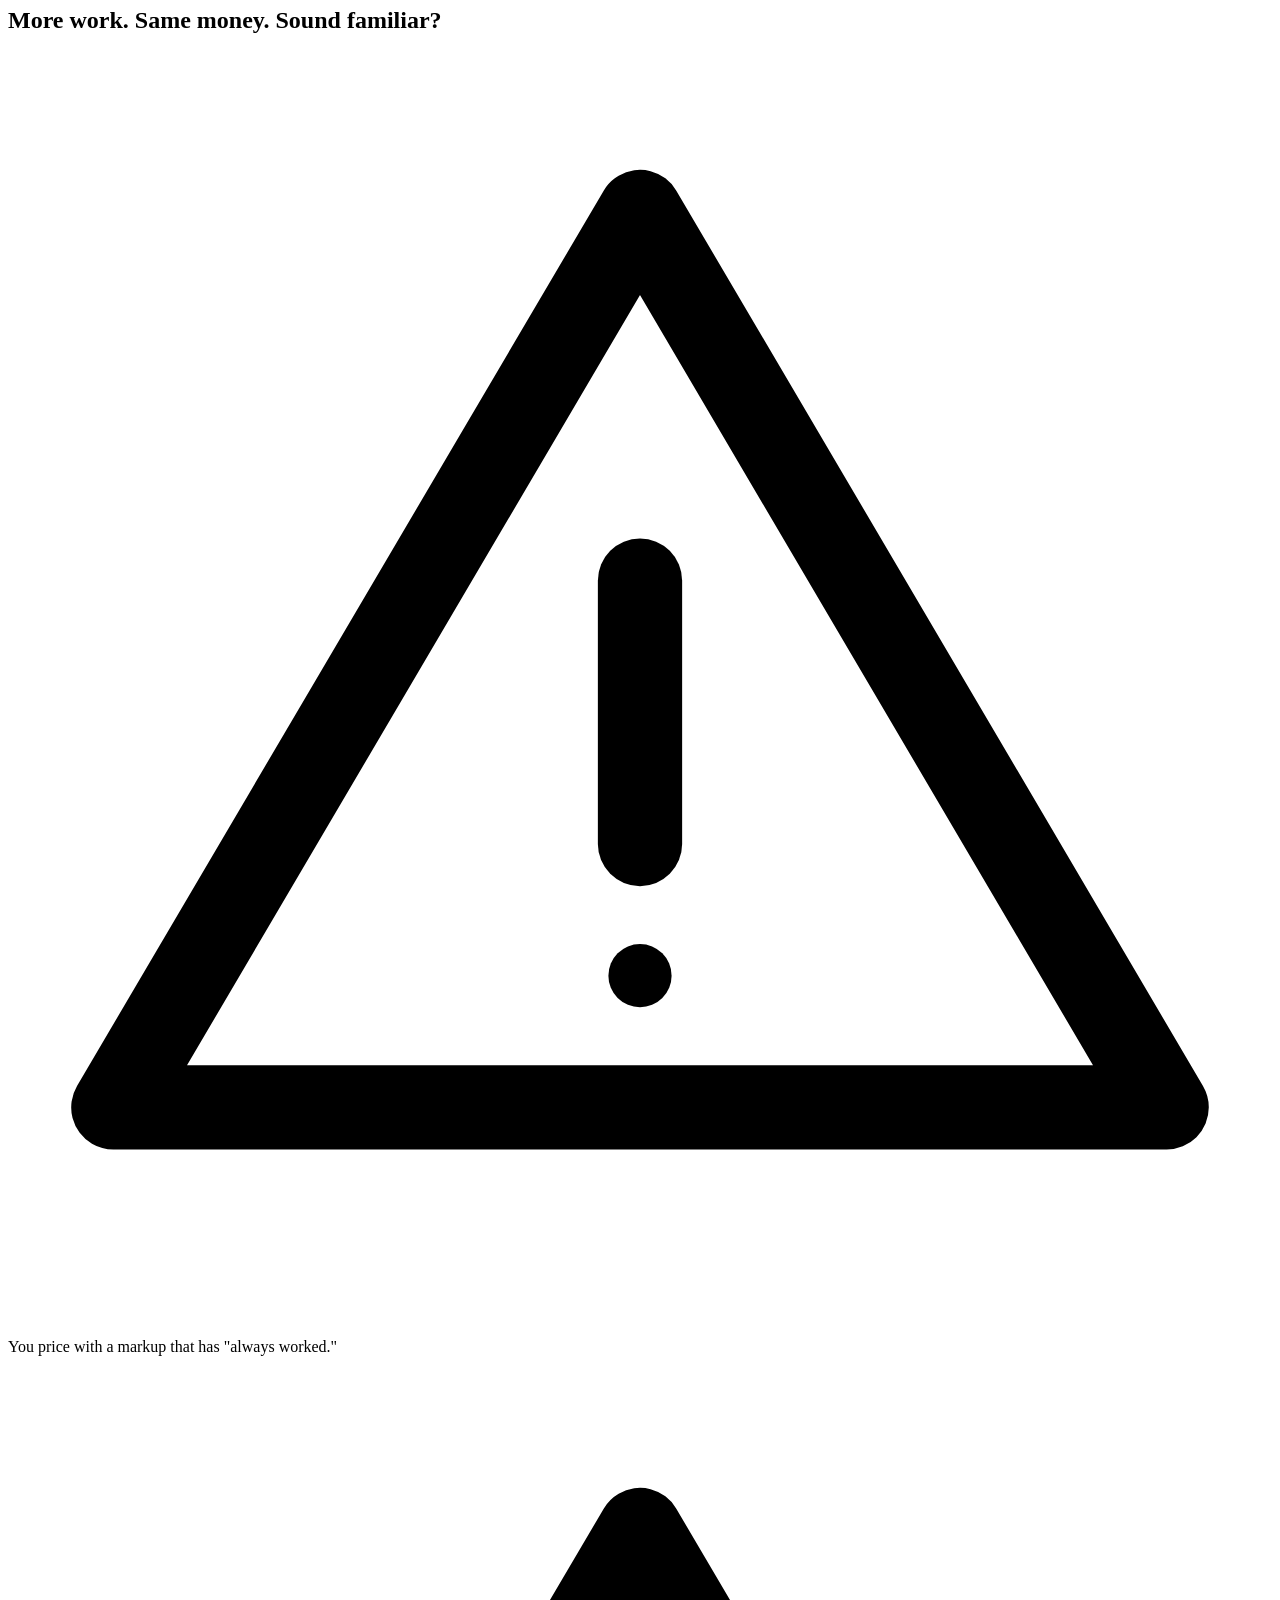
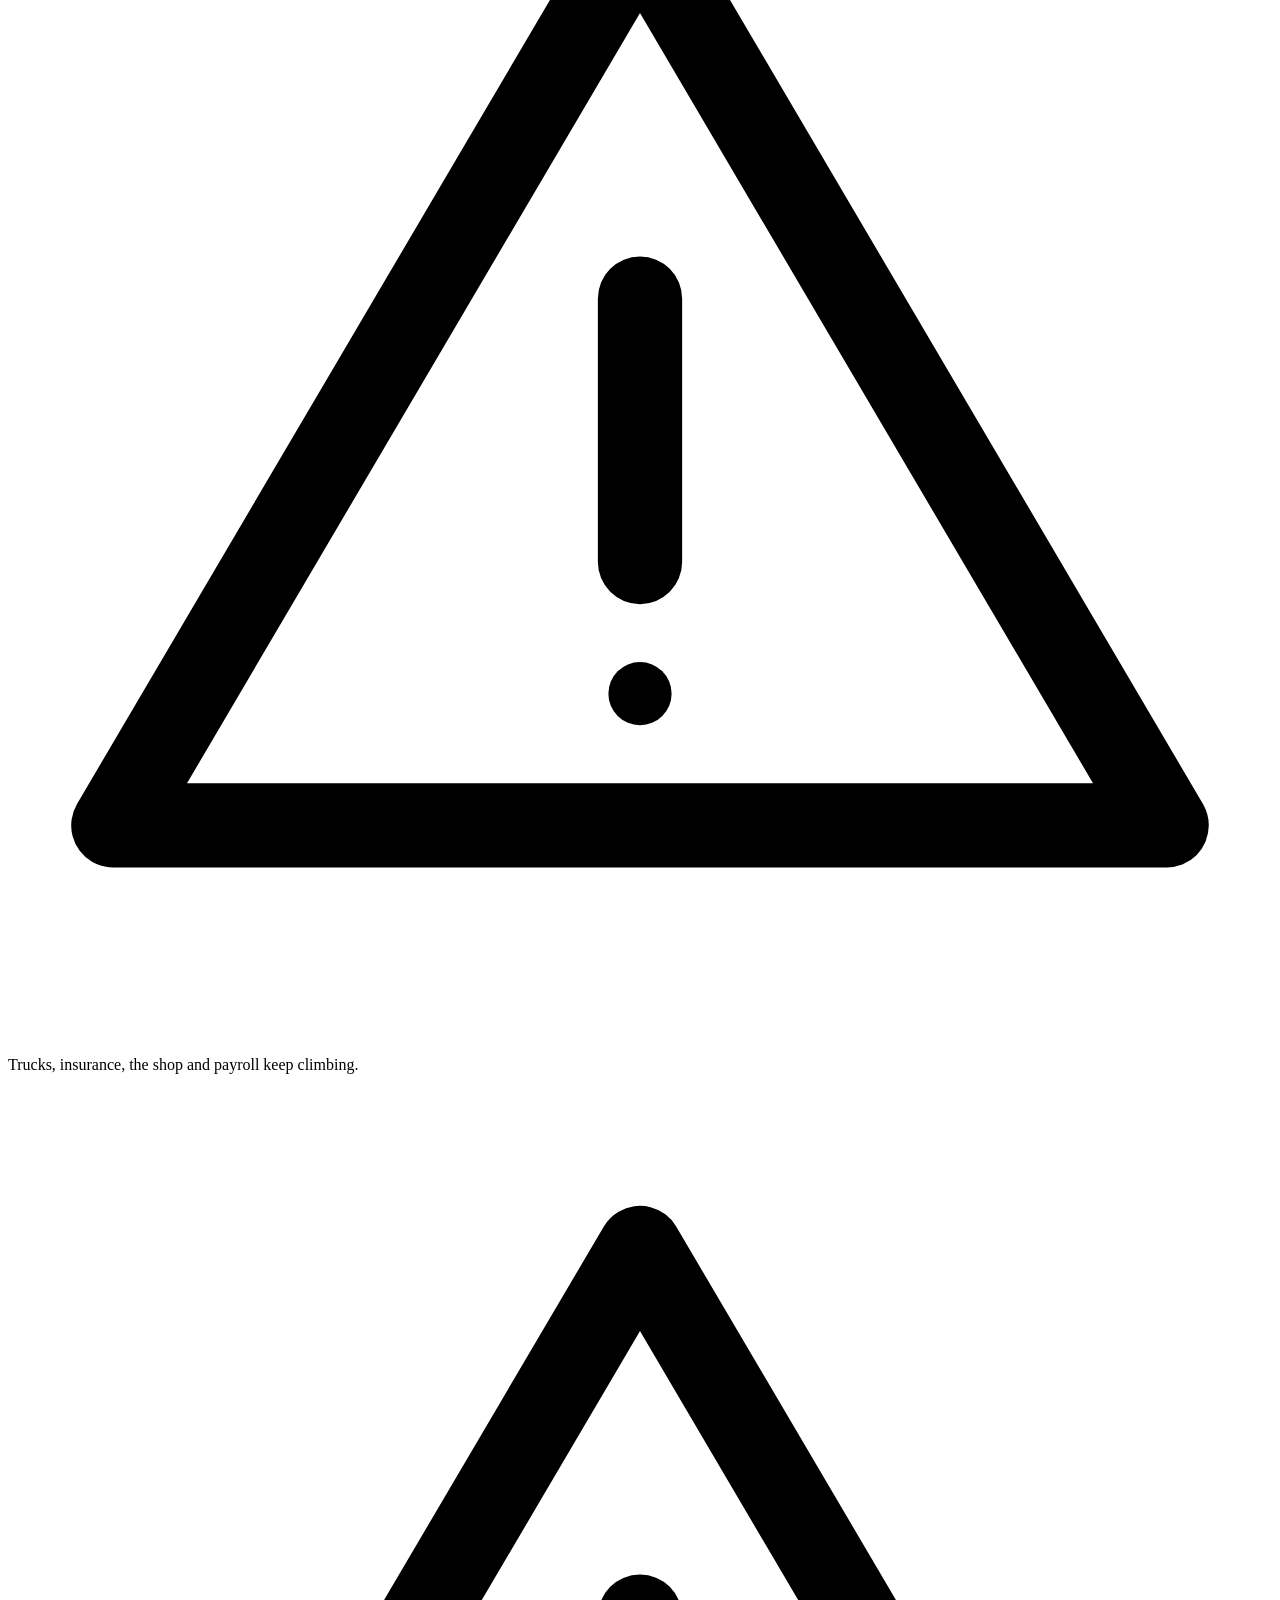
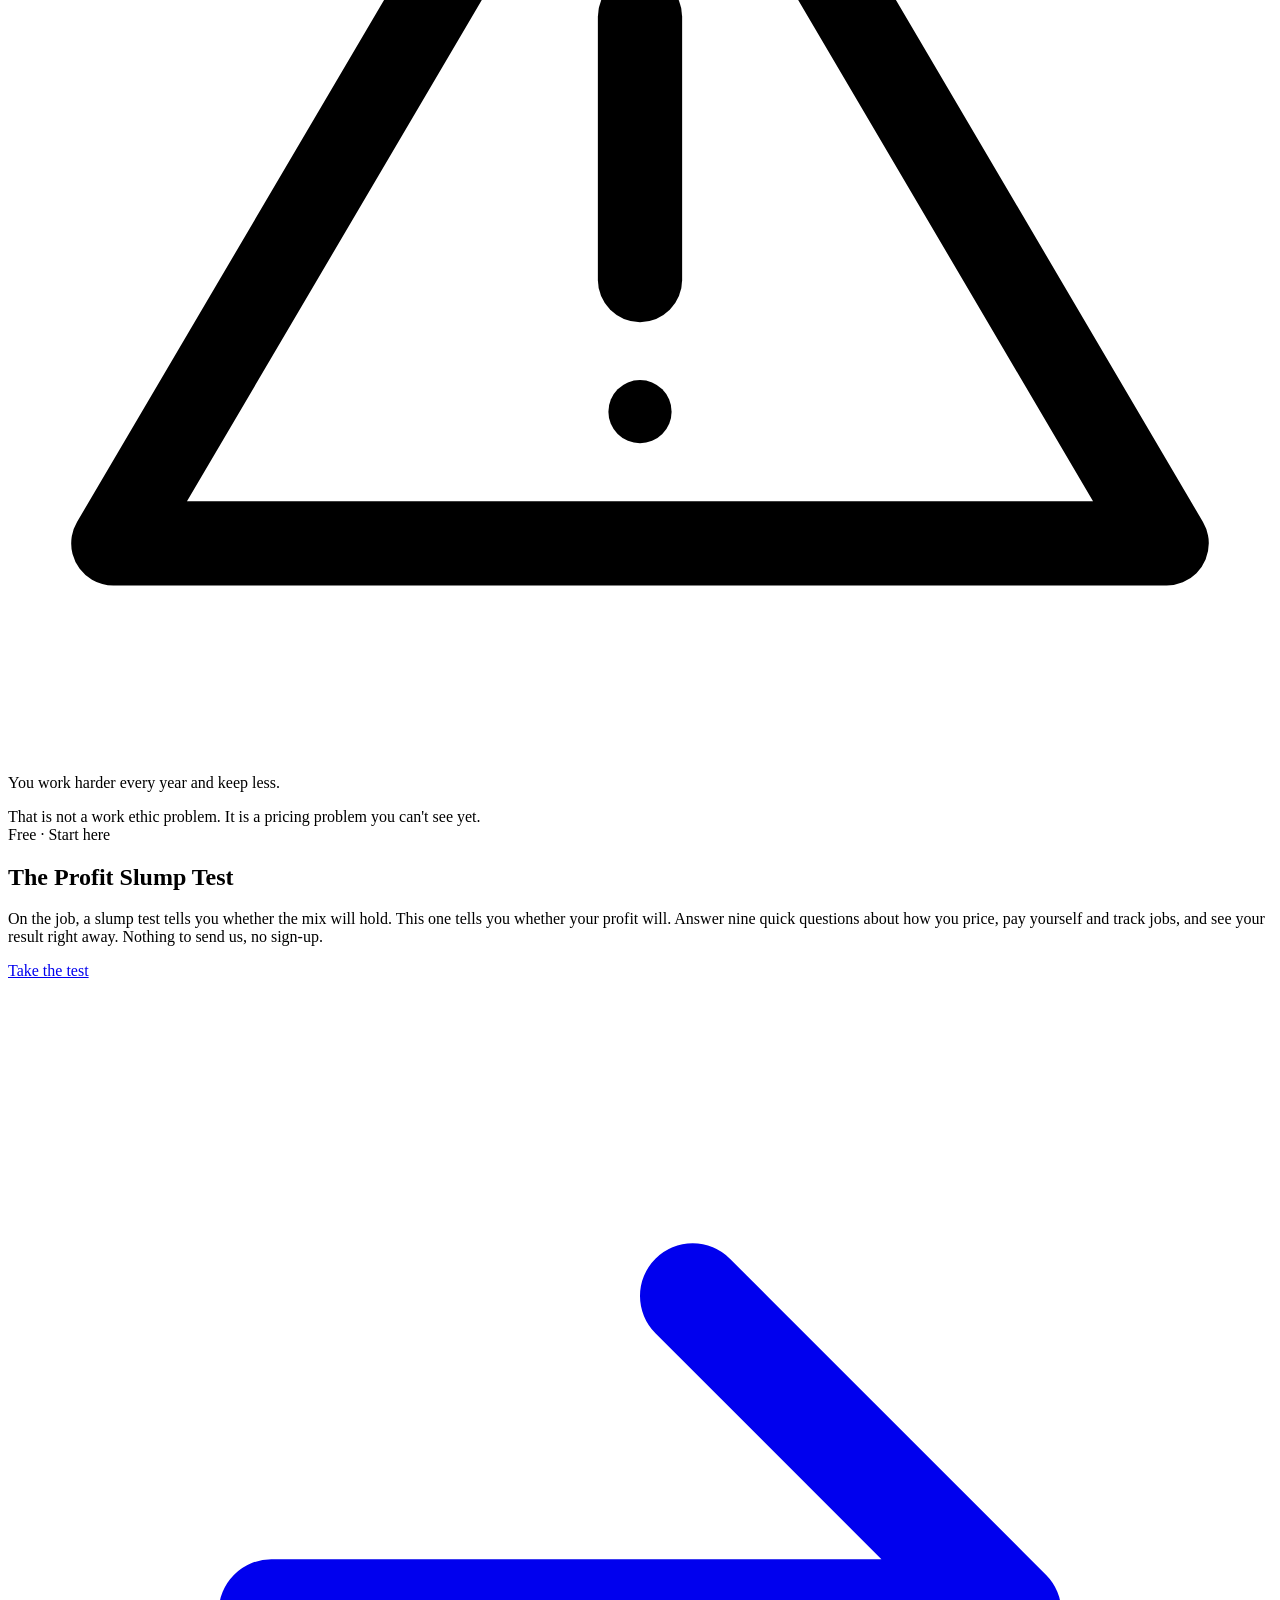
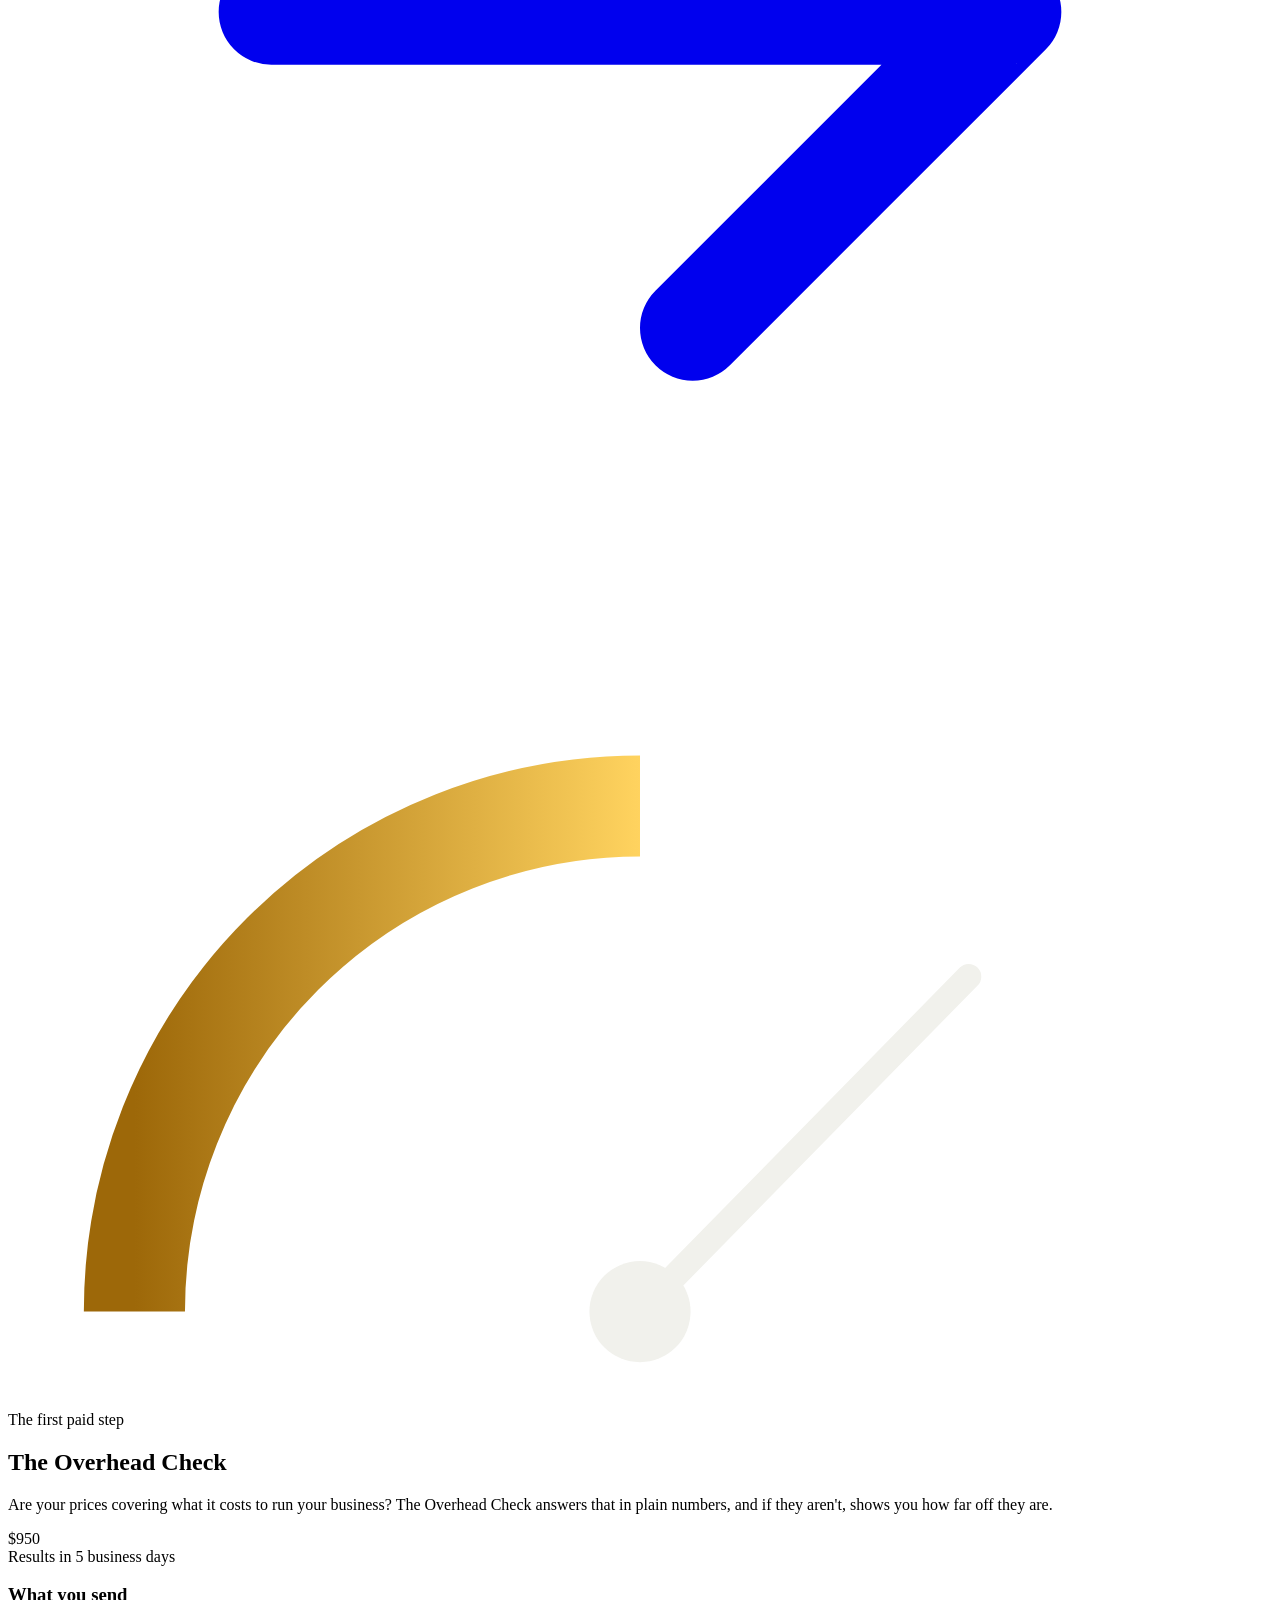
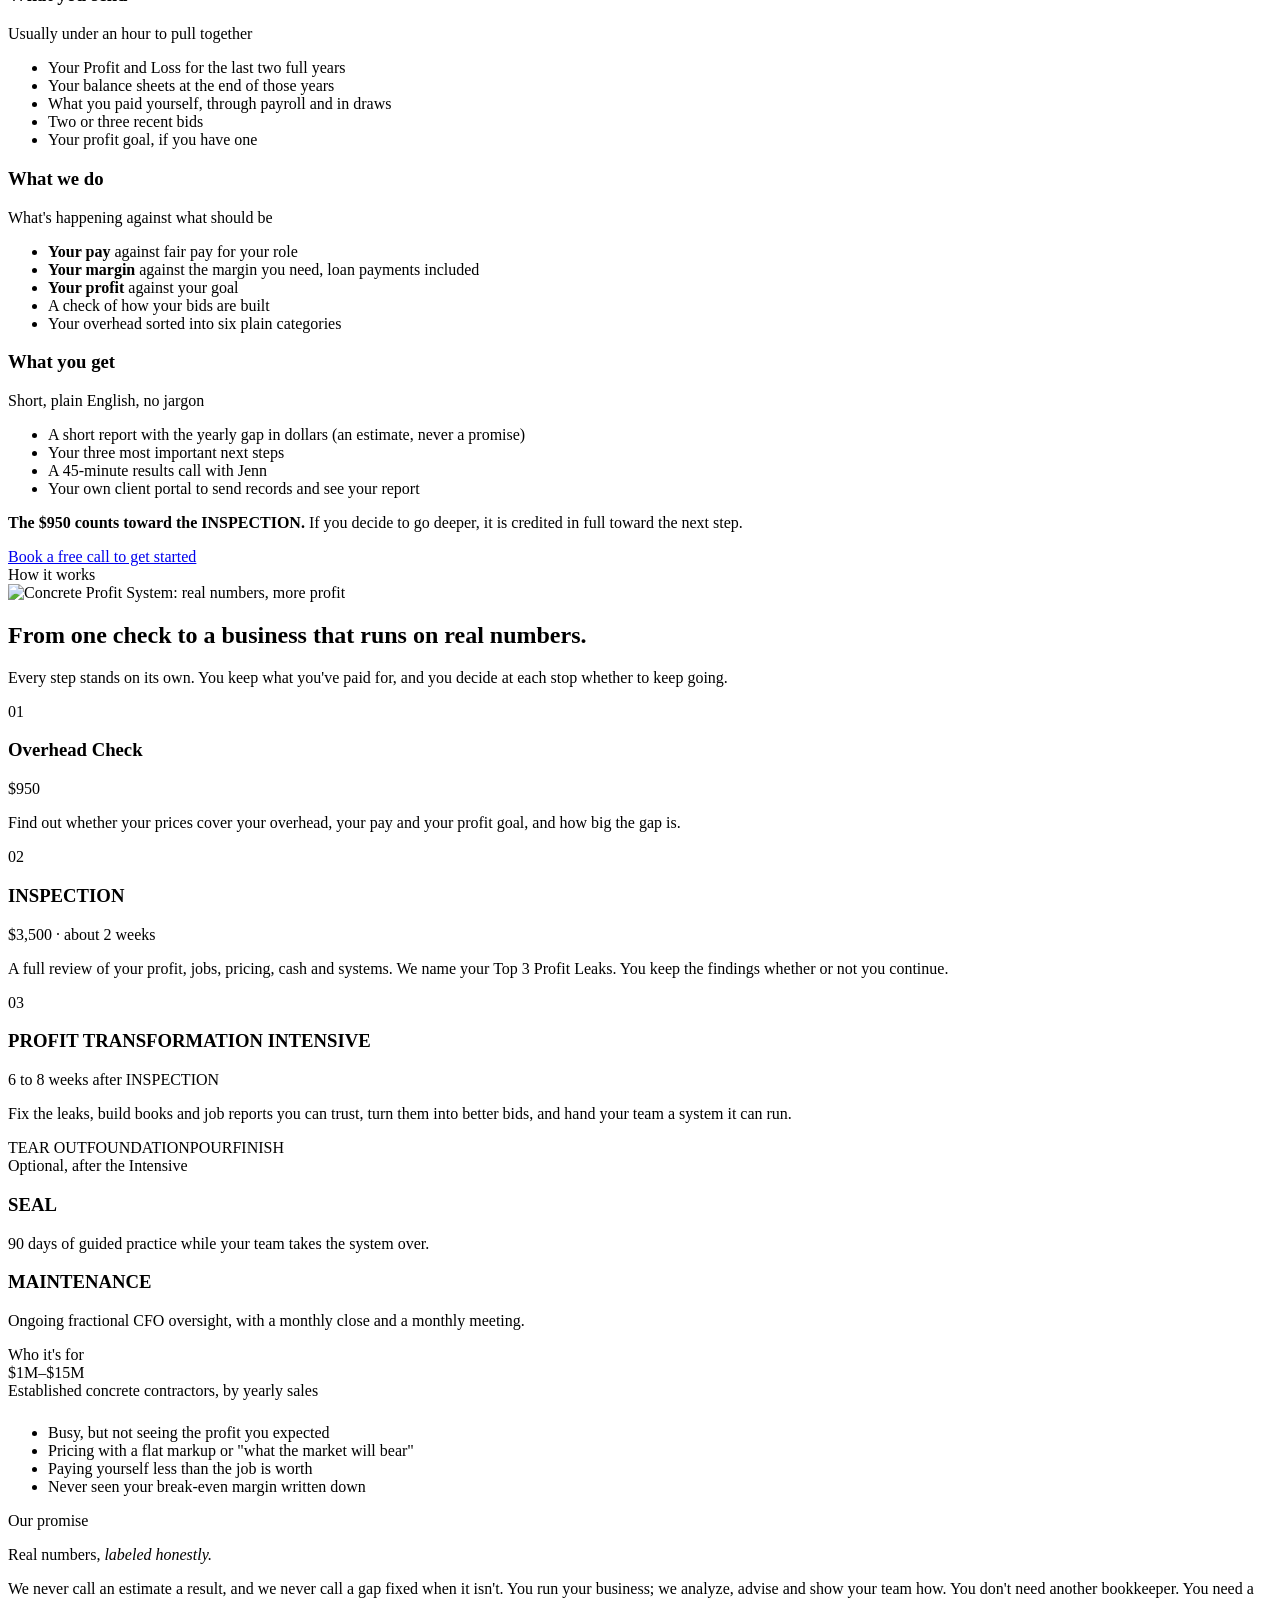
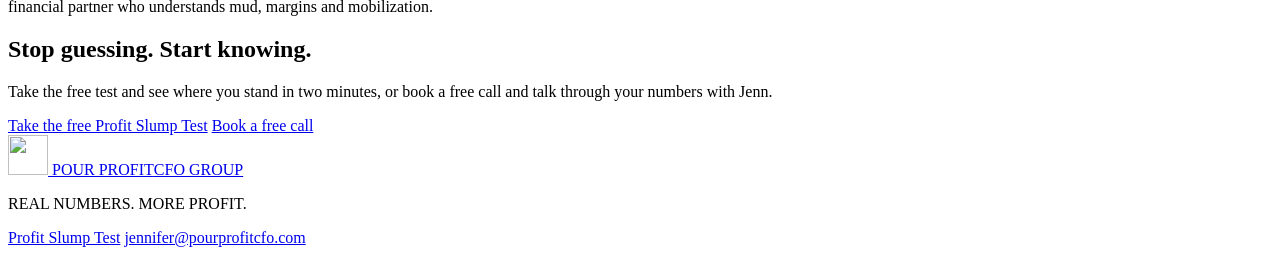
==== commit 9a884048: "Website revamp: the real brand (charcoal and gold, emblem, Concrete Profit System logo) Restyled bot" ====
--- a/site/index.html
+++ b/site/index.html
@@ -3,6 +3,7 @@
 <head>
 <meta charset="utf-8">
 <meta name="viewport" content="width=device-width, initial-scale=1">
+<meta name="theme-color" content="#080909">
 <title>Pour Profit CFO Group</title>
 <meta name="description" content="Fractional CFO for concrete contractors. Find out whether your prices cover your overhead, your pay and the profit you want: take the free Profit Slump Test, or start with the $950 Overhead Check.">
 <link rel="icon" href="/assets/favicon.svg" type="image/svg+xml">
@@ -15,20 +16,10 @@
 </head>
 <body>
 
-<header class="wrap topbar">
-  <a class="brandmark" href="/" aria-label="Pour Profit CFO Group, home">
-    <svg class="mark-icon" viewBox="0 0 32 32" aria-hidden="true">
-      <rect x="3" y="20" width="4.2" height="6" rx="0.6" fill="var(--ink)"/>
-      <rect x="9.6" y="16" width="4.2" height="10" rx="0.6" fill="var(--ink)"/>
-      <rect x="16.2" y="12" width="4.2" height="14" rx="0.6" fill="var(--ink)"/>
-      <rect x="22.8" y="7" width="4.2" height="19" rx="0.6" fill="var(--ink)"/>
-      <path d="M3 24.5 L11 15 L17.5 19 L28 5" fill="none" stroke="var(--accent)" stroke-width="2.1" stroke-linecap="round" stroke-linejoin="round"/>
-      <path d="M21.5 5 L28.3 4.3 L28.8 11.1" fill="none" stroke="var(--accent)" stroke-width="2.1" stroke-linecap="round" stroke-linejoin="round"/>
-    </svg>
-    <span class="btext">
-      <span class="bline1">Pour Profit</span>
-      <span class="bline2"><span class="rule"></span><span class="txt">CFO Group</span><span class="rule"></span></span>
-    </span>
+<div class="topbar-band"><header class="wrap topbar">
+  <a class="wordmark" href="/" aria-label="Pour Profit CFO Group, home">
+    <img src="/assets/emblem-128.png" alt="" width="48" height="48">
+    <span class="w1">POUR PROFIT</span><span class="w2">CFO GROUP</span>
   </a>
   <nav class="nav" aria-label="Main">
     <a href="/profit-slump-test/">Free test</a>
@@ -36,12 +27,13 @@
     <a href="#how-it-works">How it works</a>
     <a class="btn" href="https://calendar.app.google/zRN99heED6kefWTYA" target="_blank" rel="noopener">Book a free call</a>
   </nav>
-</header>
+</header></div>
 
 <main>
 
 <section class="hero">
-  <div class="wrap hero-inner">
+  <div class="wrap hero-grid">
+   <div>
     <div class="eyebrow">Fractional CFO / Concrete contractors</div>
     <h1>Busy all year. So where is the <em>profit</em>?</h1>
     <p class="sub">Pour Profit CFO Group shows concrete contractors whether their prices cover their overhead, their own pay and the profit they want, and helps them fix it when they don't.</p>
@@ -53,6 +45,8 @@
       <a class="btn btn-ghost" href="#overhead-check">See the $950 Overhead Check</a>
     </div>
     <p class="fine">9 QUESTIONS &middot; ABOUT 2 MINUTES &middot; YOUR RESULT ON THE SPOT</p>
+   </div>
+   <div class="emblem-stage"><img src="/assets/emblem-440.png" alt="Pour Profit CFO Group emblem" width="400" height="400"></div>
   </div>
 </section>
 
@@ -79,7 +73,7 @@
 </section>
 
 <section>
-  <div class="wrap test-band">
+  <div class="wrap"><div class="test-band">
     <div>
       <div class="eyebrow">Free &middot; Start here</div>
       <h2 class="h2">The Profit Slump Test</h2>
@@ -93,11 +87,12 @@
     </div>
     <svg class="meter" viewBox="0 0 200 120" aria-hidden="true">
       <path d="M20 105 A80 80 0 0 1 180 105" fill="none" stroke="var(--line)" stroke-width="16"/>
-      <path d="M20 105 A80 80 0 0 1 100 25" fill="none" stroke="currentColor" stroke-width="16"/>
-      <line x1="100" y1="105" x2="152" y2="52" stroke="var(--ink)" stroke-width="4" stroke-linecap="round"/>
-      <circle cx="100" cy="105" r="8" fill="var(--ink)"/>
+      <defs><linearGradient id="g" x1="0" y1="0" x2="1" y2="0"><stop offset="0" stop-color="#9d6809"/><stop offset="1" stop-color="#ffd35f"/></linearGradient></defs>
+      <path d="M20 105 A80 80 0 0 1 100 25" fill="none" stroke="url(#g)" stroke-width="16"/>
+      <line x1="100" y1="105" x2="152" y2="52" stroke="#f1f1ec" stroke-width="4" stroke-linecap="round"/>
+      <circle cx="100" cy="105" r="8" fill="#f1f1ec"/>
     </svg>
-  </div>
+  </div></div>
 </section>
 
 <section class="alt" id="overhead-check">
@@ -159,6 +154,7 @@
 <section id="how-it-works">
   <div class="wrap">
     <div class="eyebrow">How it works</div>
+    <img class="cps-lockup" src="/assets/cps-lockup-1200.png" alt="Concrete Profit System: real numbers, more profit" width="560" height="187" loading="lazy">
     <h2 class="h2">From one check to a business that runs on real numbers.</h2>
     <p class="lede">Every step stands on its own. You keep what you've paid for, and you decide at each stop whether to keep going.</p>
     <div class="path">
@@ -222,34 +218,25 @@
     <h2>Stop guessing. Start knowing.</h2>
     <p>Take the free test and see where you stand in two minutes, or book a free call and talk through your numbers with Jenn.</p>
     <div class="btn-row">
-      <a class="btn btn-on-accent" href="/profit-slump-test/">Take the free Profit Slump Test</a>
-      <a class="btn btn-line-on-accent" href="https://calendar.app.google/zRN99heED6kefWTYA" target="_blank" rel="noopener">Book a free call</a>
+      <a class="btn btn-dark" href="/profit-slump-test/">Take the free Profit Slump Test</a>
+      <a class="btn btn-line-dark" href="https://calendar.app.google/zRN99heED6kefWTYA" target="_blank" rel="noopener">Book a free call</a>
     </div>
   </div>
 </section>
 
 </main>
 
-<footer class="wrap">
-  <a class="brandmark" href="/" aria-label="Pour Profit CFO Group, home">
-    <svg class="mark-icon" viewBox="0 0 32 32" aria-hidden="true">
-      <rect x="3" y="20" width="4.2" height="6" rx="0.6" fill="var(--ink)"/>
-      <rect x="9.6" y="16" width="4.2" height="10" rx="0.6" fill="var(--ink)"/>
-      <rect x="16.2" y="12" width="4.2" height="14" rx="0.6" fill="var(--ink)"/>
-      <rect x="22.8" y="7" width="4.2" height="19" rx="0.6" fill="var(--ink)"/>
-      <path d="M3 24.5 L11 15 L17.5 19 L28 5" fill="none" stroke="var(--accent)" stroke-width="2.1" stroke-linecap="round" stroke-linejoin="round"/>
-      <path d="M21.5 5 L28.3 4.3 L28.8 11.1" fill="none" stroke="var(--accent)" stroke-width="2.1" stroke-linecap="round" stroke-linejoin="round"/>
-    </svg>
-    <span class="btext">
-      <span class="bline1">Pour Profit</span>
-      <span class="bline2"><span class="rule"></span><span class="txt">CFO Group</span><span class="rule"></span></span>
-    </span>
+<div class="footer-band"><footer class="wrap">
+  <a class="wordmark" href="/" aria-label="Pour Profit CFO Group, home">
+    <img src="/assets/emblem-128.png" alt="" width="40" height="40">
+    <span class="w1">POUR PROFIT</span><span class="w2">CFO GROUP</span>
   </a>
+  <p class="tagline">REAL NUMBERS. MORE PROFIT.</p>
   <div class="fmeta">
     <a href="/profit-slump-test/">Profit Slump Test</a>
     <a href="mailto:jennifer@pourprofitcfo.com">jennifer@pourprofitcfo.com</a>
   </div>
-</footer>
+</footer></div>
 
 </body>
 </html>
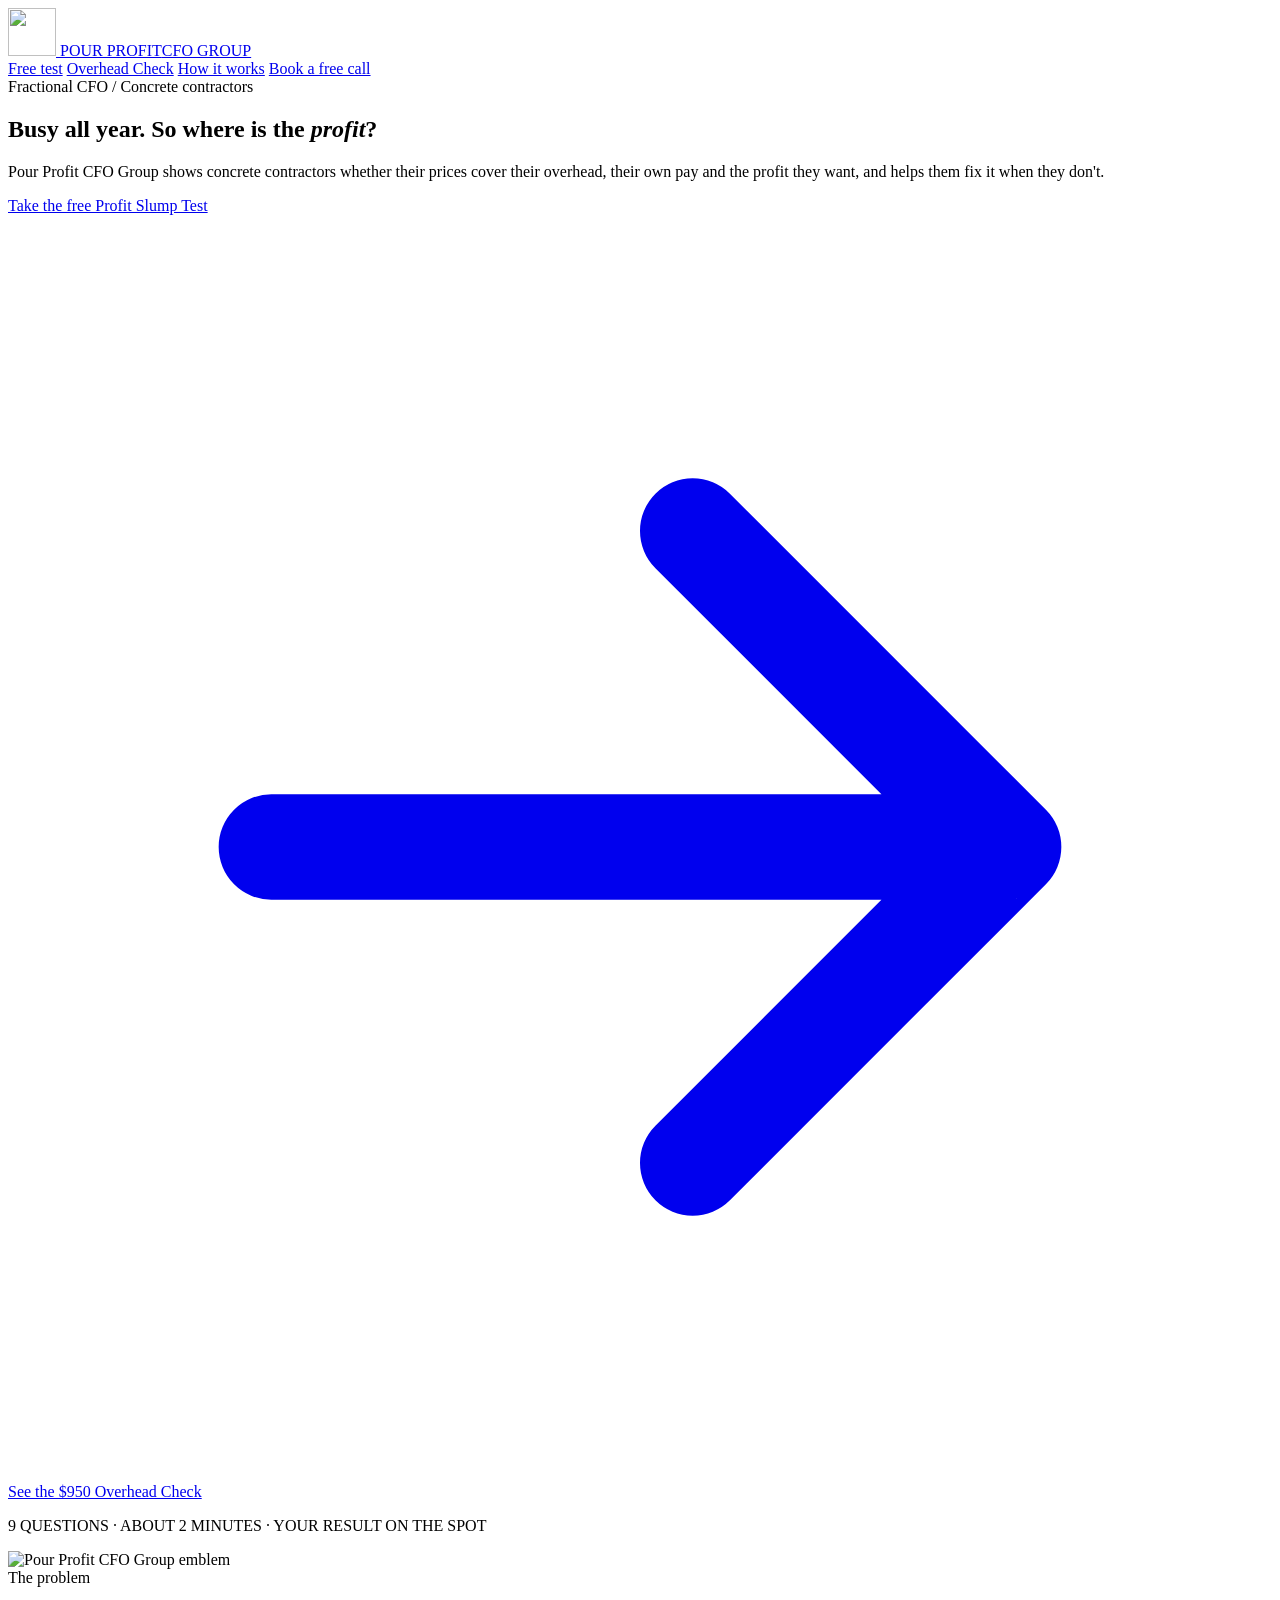
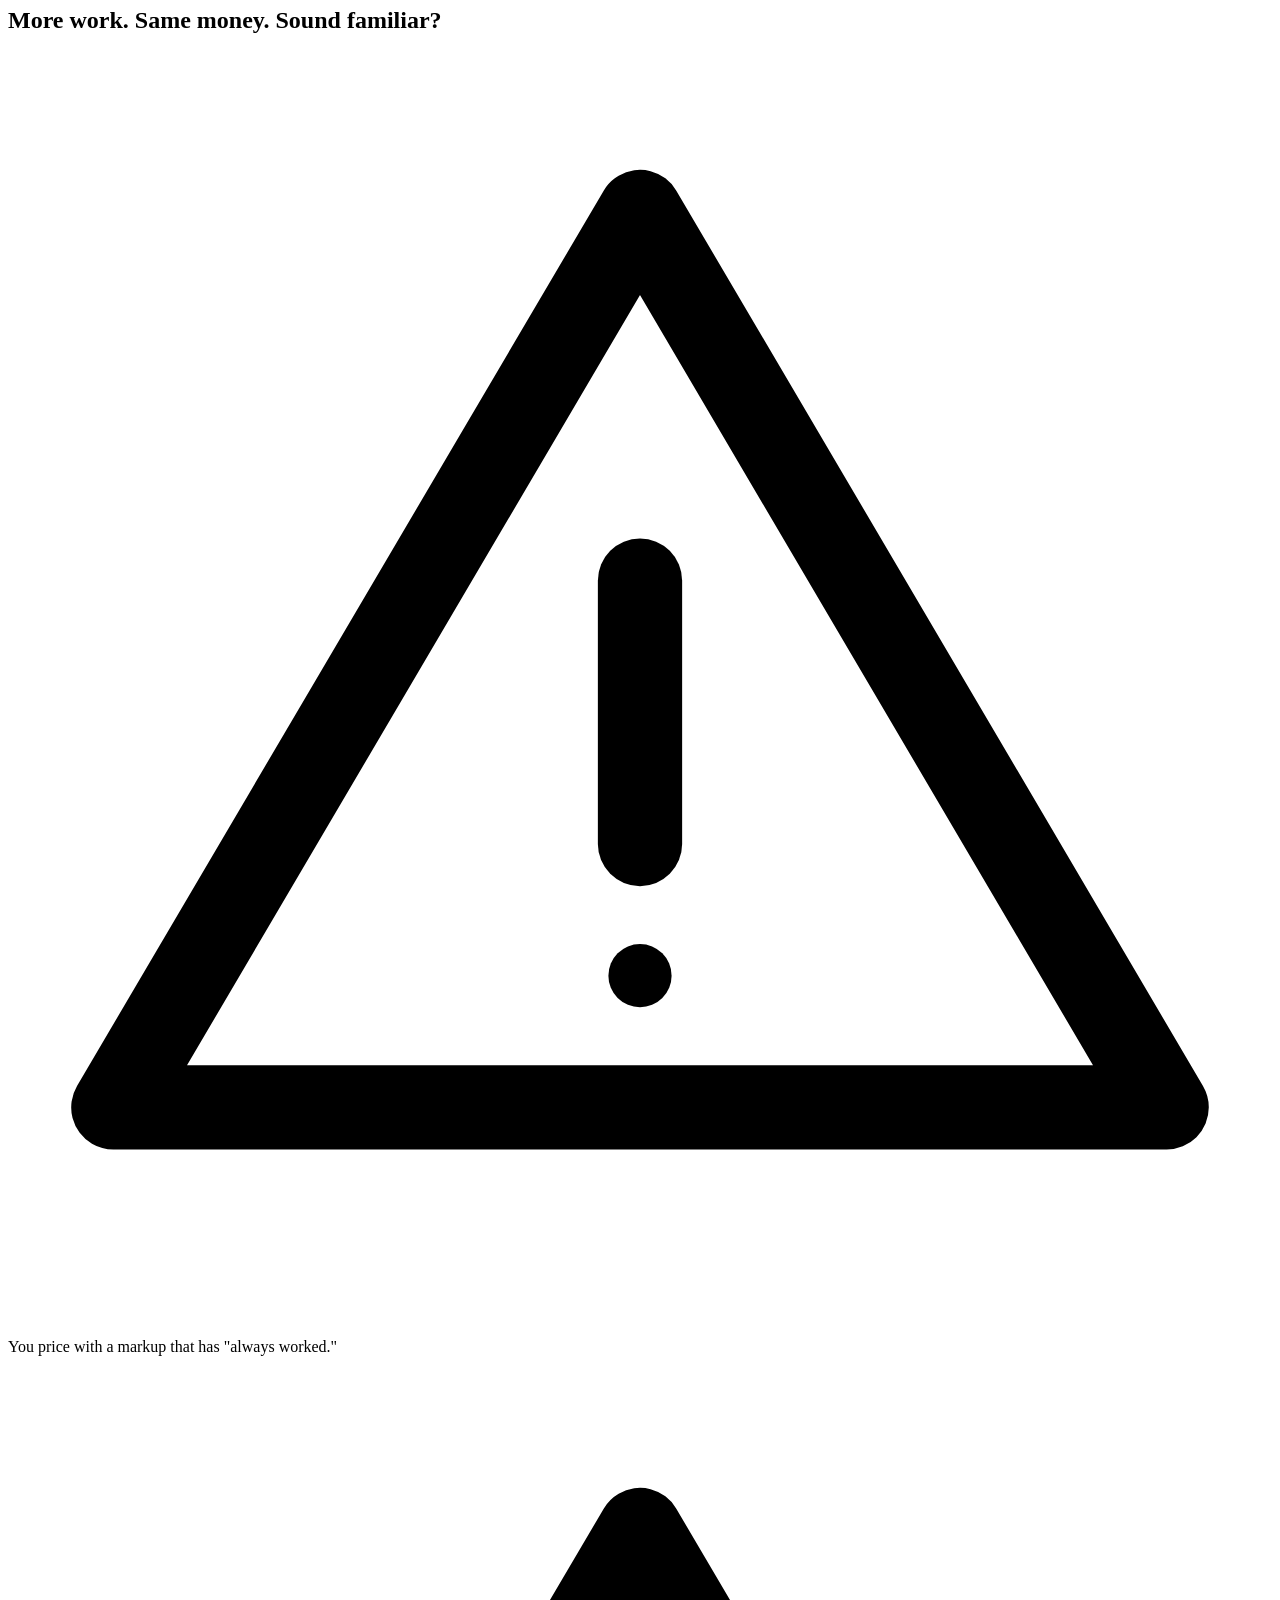
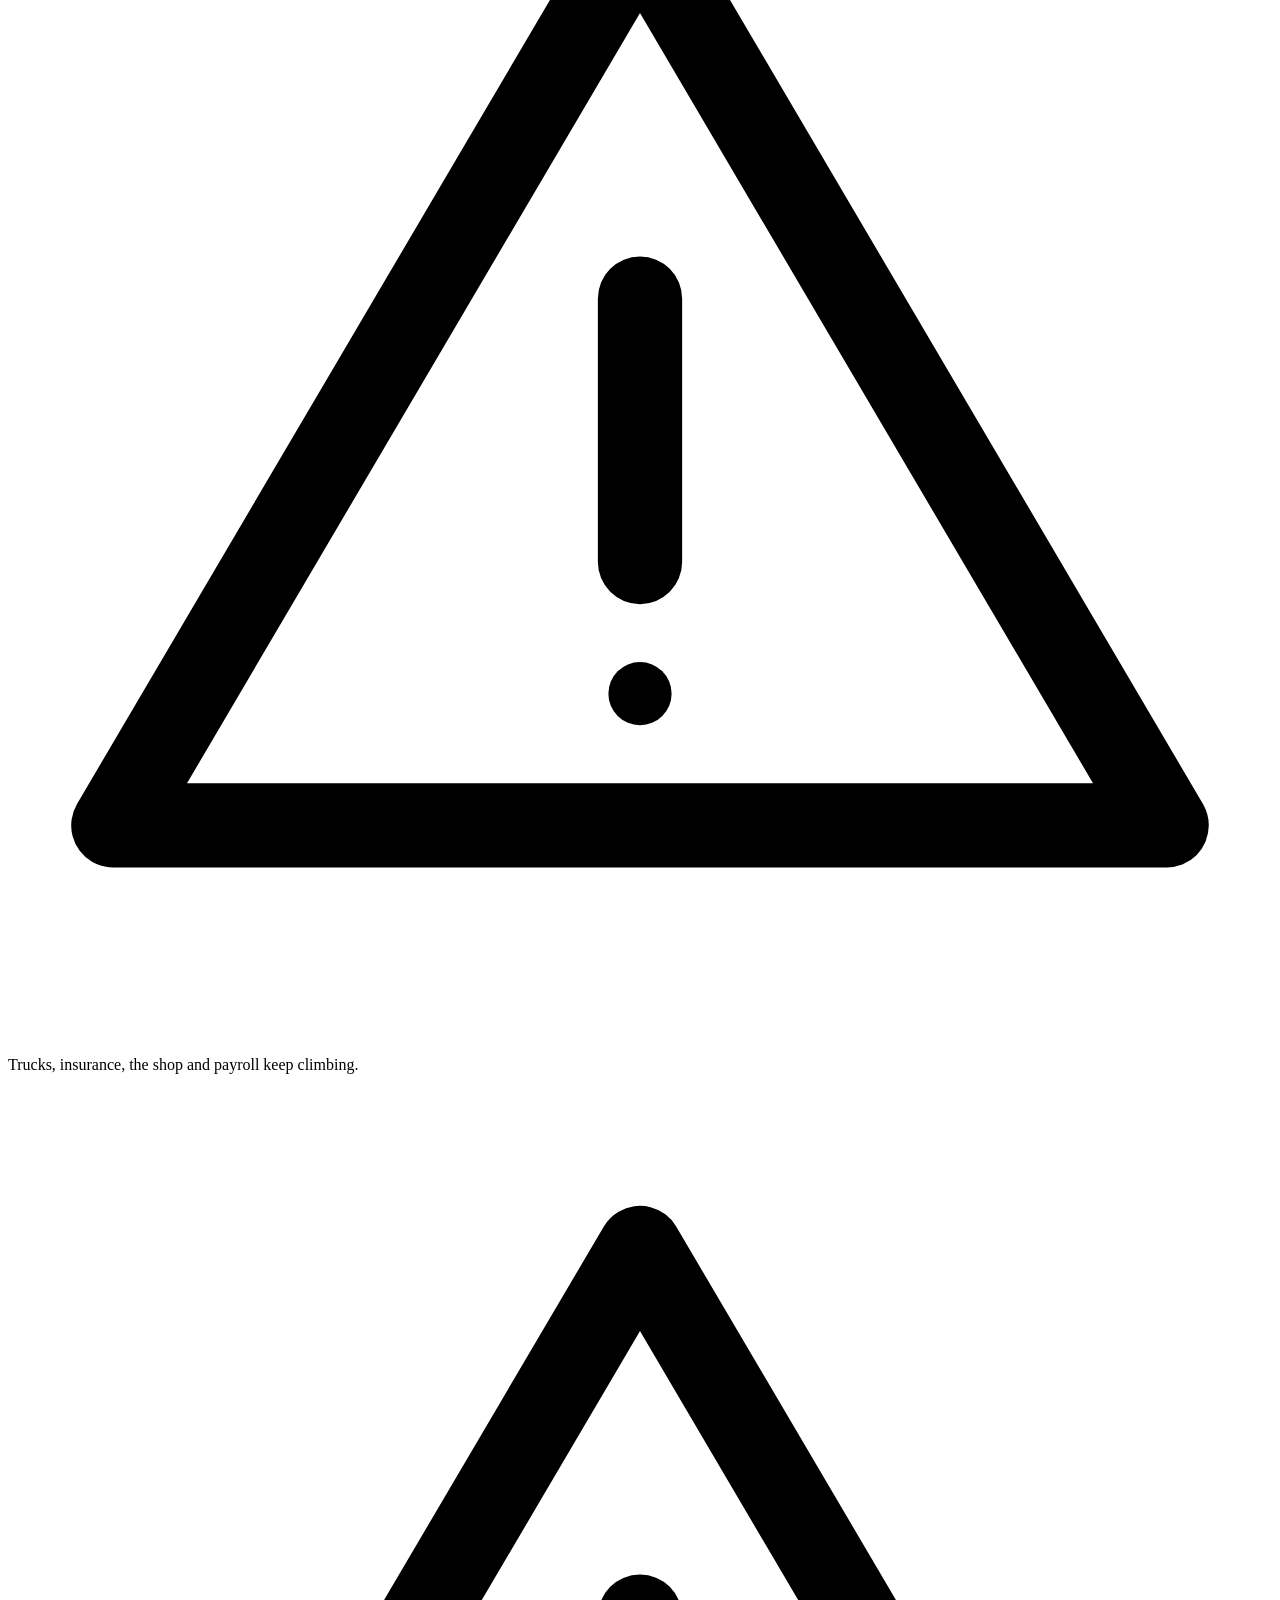
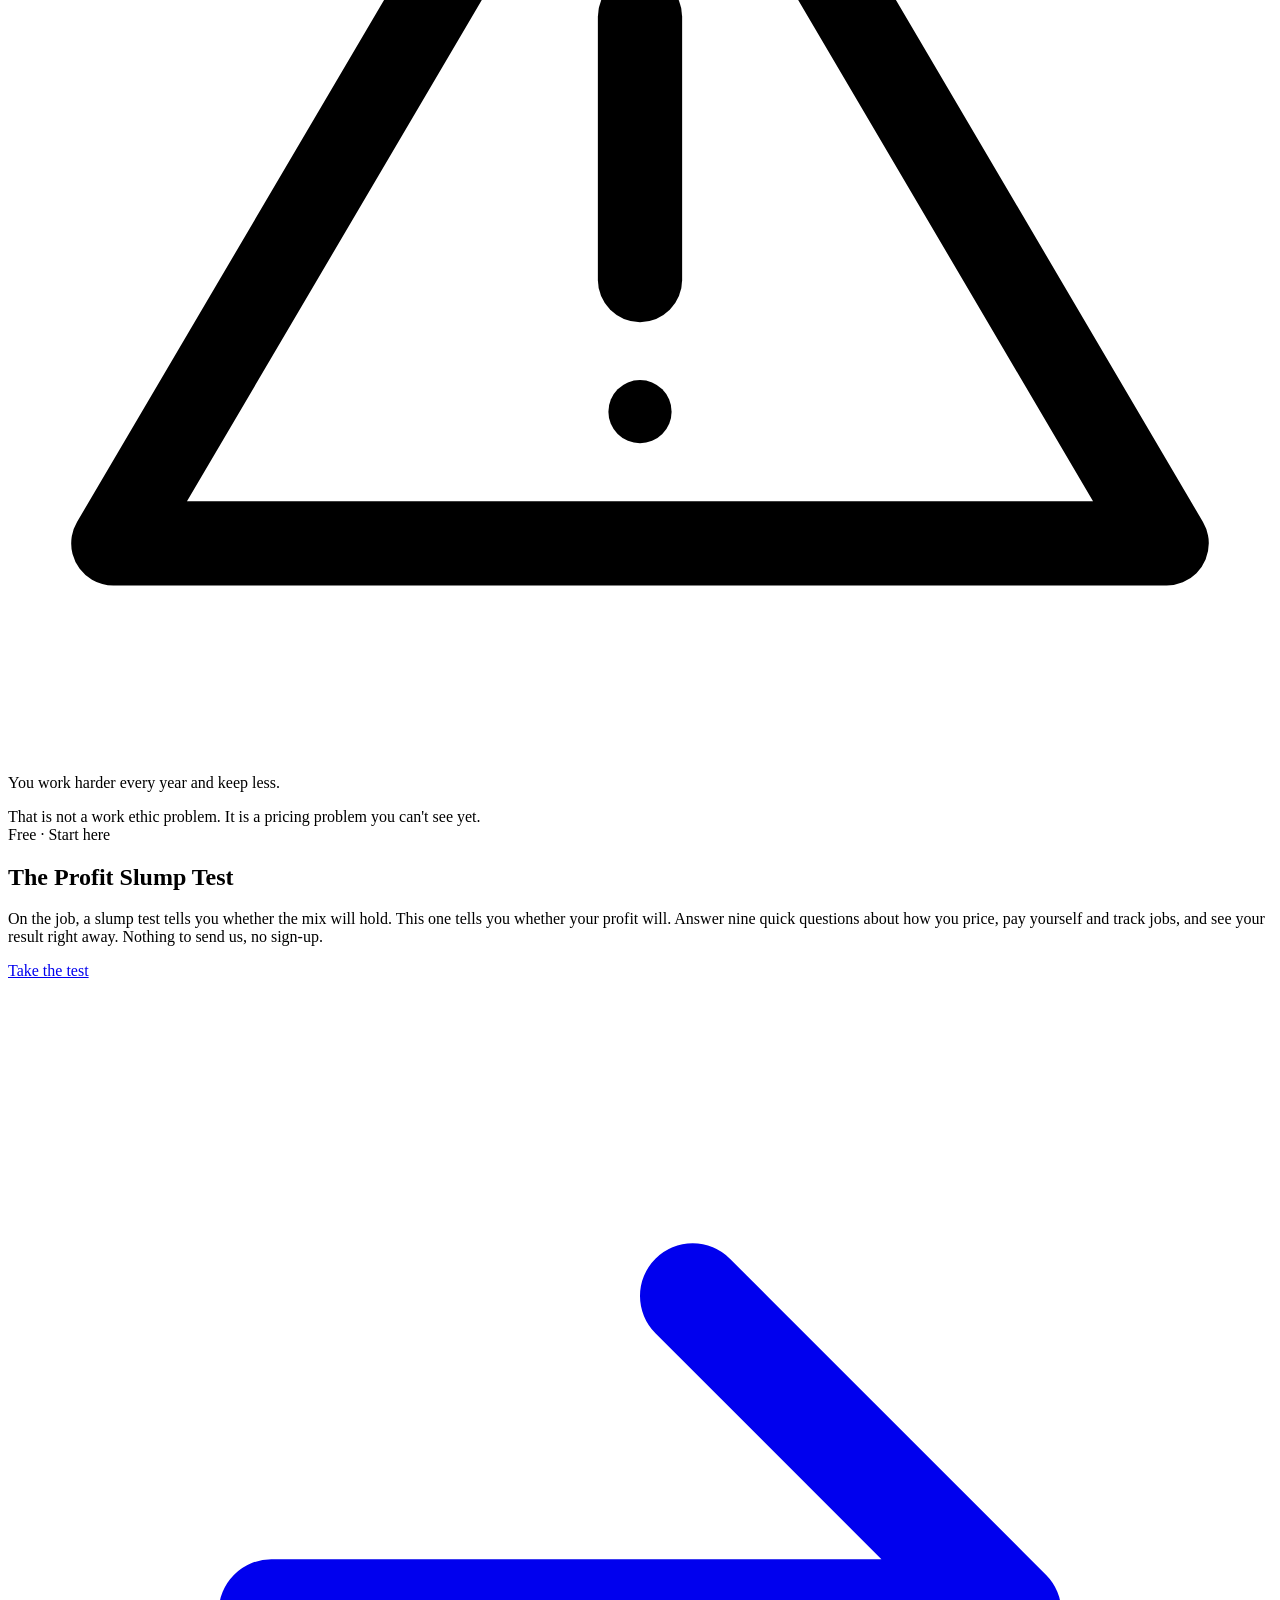
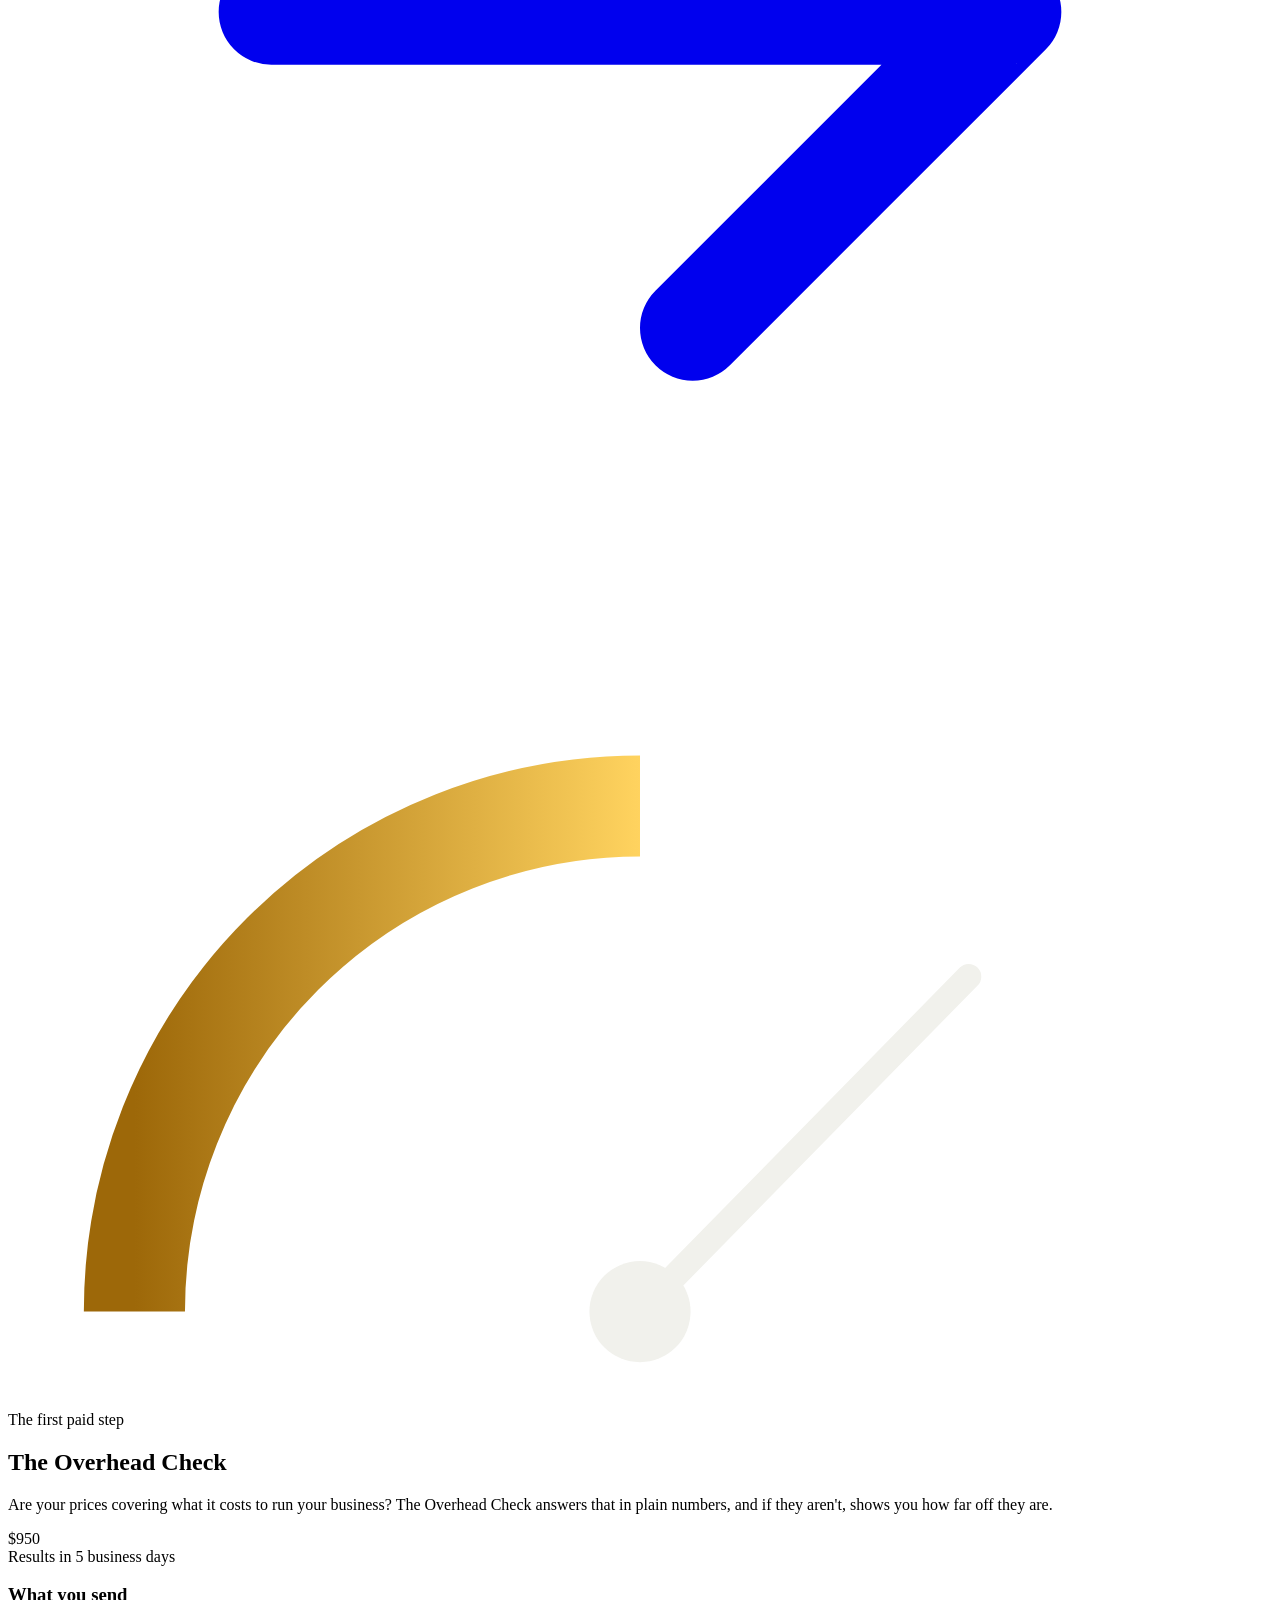
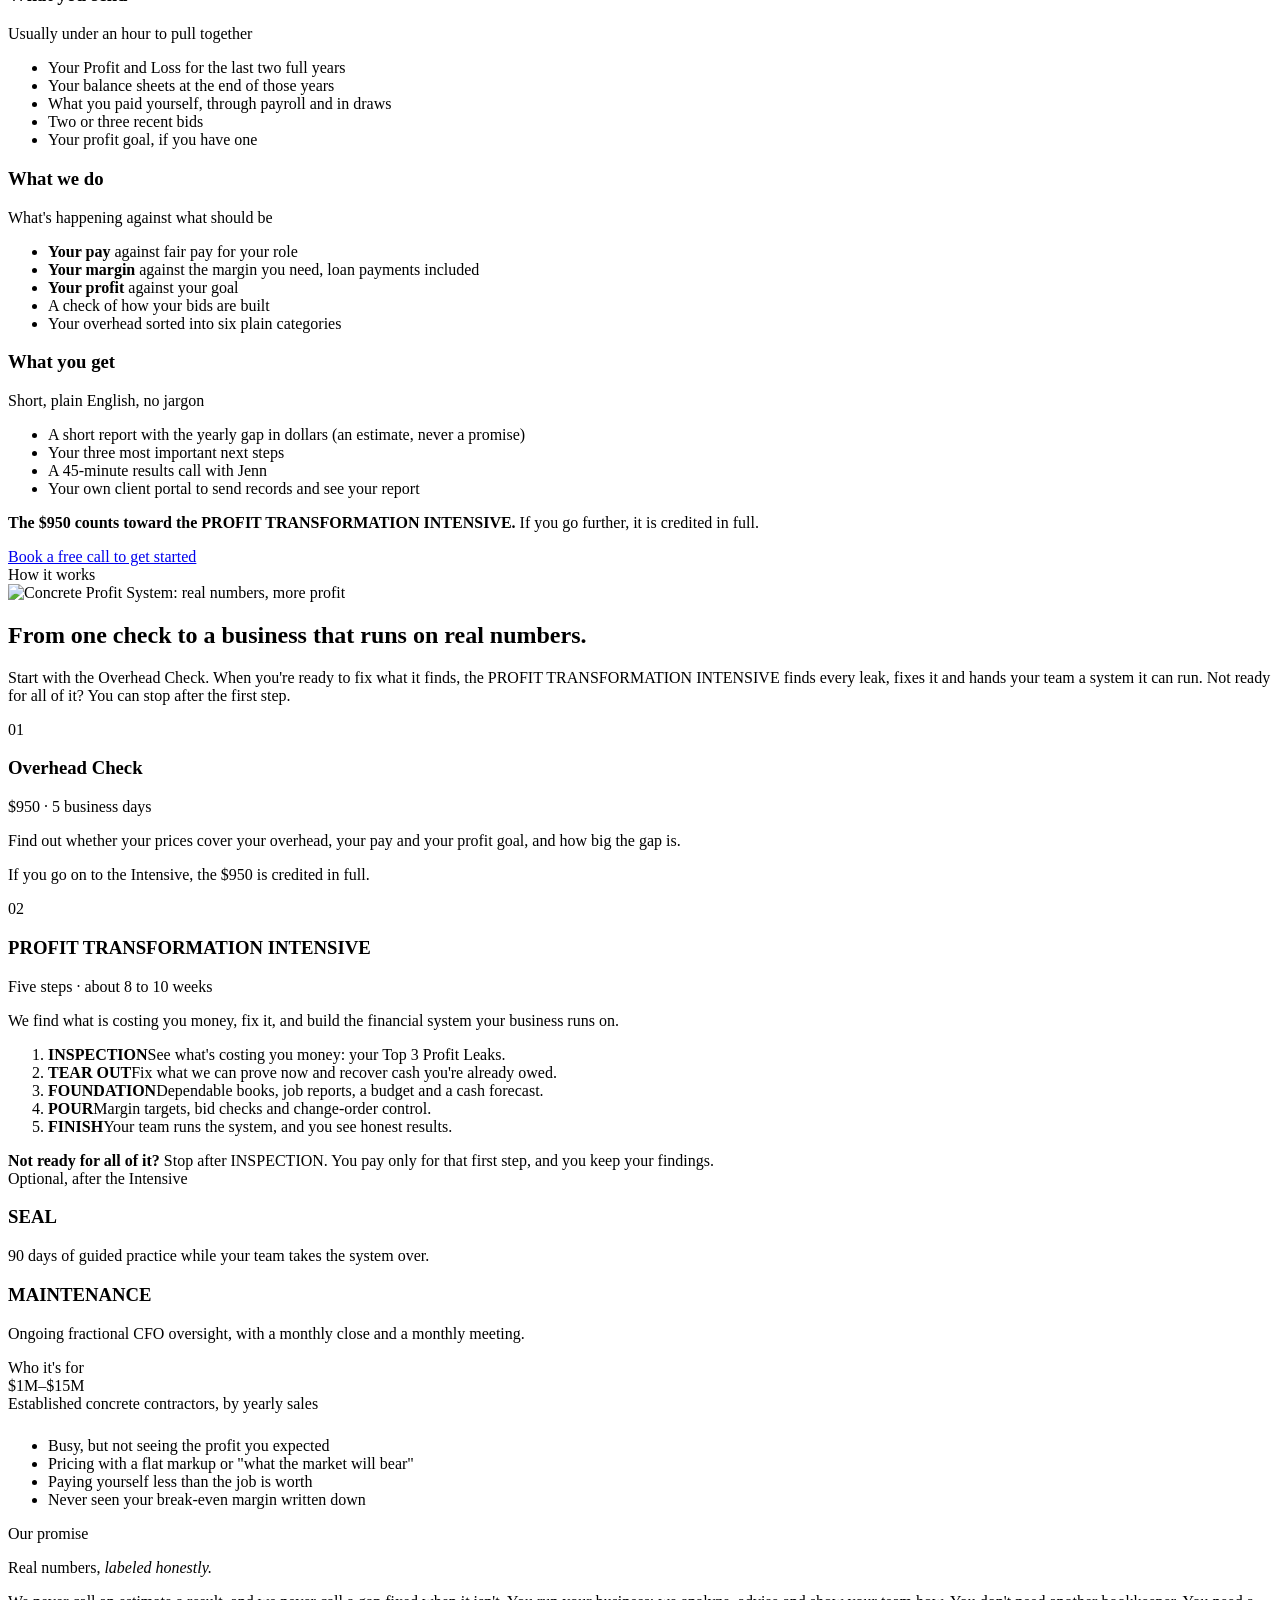
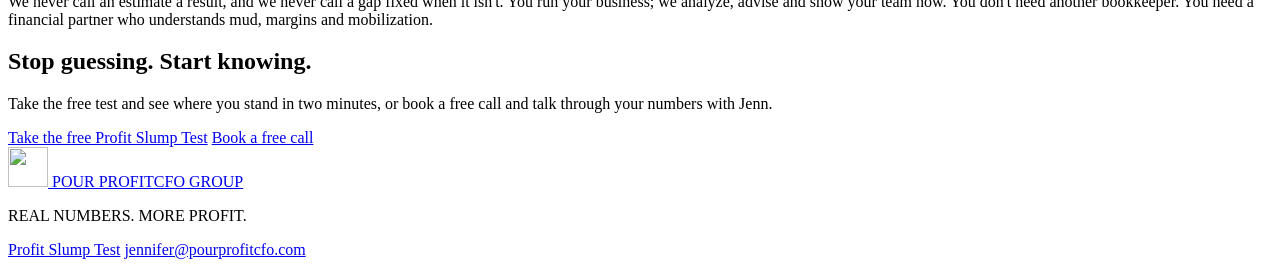
==== commit d25ae270: "Marketing path: the Overhead Check, then the PROFIT TRANSFORMATION INTENSIVE Jenn, 2026-11-23: don't" ====
--- a/site/index.html
+++ b/site/index.html
@@ -6,6 +6,16 @@
 <meta name="theme-color" content="#080909">
 <title>Pour Profit CFO Group</title>
 <meta name="description" content="Fractional CFO for concrete contractors. Find out whether your prices cover your overhead, your pay and the profit you want: take the free Profit Slump Test, or start with the $950 Overhead Check.">
+<link rel="canonical" href="https://pourprofitcfo.com/">
+<meta property="og:type" content="website">
+<meta property="og:site_name" content="Pour Profit CFO Group">
+<meta property="og:title" content="Pour Profit CFO Group">
+<meta property="og:description" content="Fractional CFO for concrete contractors. Take the free Profit Slump Test, or start with the $950 Overhead Check.">
+<meta property="og:url" content="https://pourprofitcfo.com/">
+<meta property="og:image" content="https://pourprofitcfo.com/assets/share.jpg">
+<meta property="og:image:width" content="1200">
+<meta property="og:image:height" content="630">
+<meta name="twitter:card" content="summary_large_image">
 <link rel="icon" href="/assets/favicon.svg" type="image/svg+xml">
 <link rel="icon" href="/assets/favicon-32.png" sizes="32x32" type="image/png">
 <link rel="icon" href="/assets/favicon-16.png" sizes="16x16" type="image/png">
@@ -145,7 +155,7 @@
     </div>
 
     <div class="credit">
-      <p><strong>The $950 counts toward the INSPECTION.</strong> If you decide to go deeper, it is credited in full toward the next step.</p>
+      <p><strong>The $950 counts toward the PROFIT TRANSFORMATION INTENSIVE.</strong> If you go further, it is credited in full.</p>
       <a class="btn" href="https://calendar.app.google/zRN99heED6kefWTYA" target="_blank" rel="noopener">Book a free call to get started</a>
     </div>
   </div>
@@ -156,26 +166,30 @@
     <div class="eyebrow">How it works</div>
     <img class="cps-lockup" src="/assets/cps-lockup-1200.png" alt="Concrete Profit System: real numbers, more profit" width="560" height="187" loading="lazy">
     <h2 class="h2">From one check to a business that runs on real numbers.</h2>
-    <p class="lede">Every step stands on its own. You keep what you've paid for, and you decide at each stop whether to keep going.</p>
-    <div class="path">
+    <p class="lede">Start with the Overhead Check. When you're ready to fix what it finds, the PROFIT TRANSFORMATION INTENSIVE finds every leak, fixes it and hands your team a system it can run. Not ready for all of it? You can stop after the first step.</p>
+    <div class="path path-2">
       <div class="stop">
         <div class="num">01</div>
         <h3>Overhead Check</h3>
-        <span class="tag">$950</span>
+        <span class="tag">$950 &middot; 5 business days</span>
         <p>Find out whether your prices cover your overhead, your pay and your profit goal, and how big the gap is.</p>
-      </div>
-      <div class="stop">
+        <p>If you go on to the Intensive, the $950 is credited in full.</p>
+      </div>
+      <div class="stop stop-main">
         <div class="num">02</div>
-        <h3>INSPECTION</h3>
-        <span class="tag">$3,500 &middot; about 2 weeks</span>
-        <p>A full review of your profit, jobs, pricing, cash and systems. We name your Top 3 Profit Leaks. You keep the findings whether or not you continue.</p>
-      </div>
-      <div class="stop">
-        <div class="num">03</div>
         <h3>PROFIT TRANSFORMATION INTENSIVE</h3>
-        <span class="tag">6 to 8 weeks after INSPECTION</span>
-        <p>Fix the leaks, build books and job reports you can trust, turn them into better bids, and hand your team a system it can run.</p>
-        <div class="steps-mini"><span>TEAR OUT</span><span>FOUNDATION</span><span>POUR</span><span>FINISH</span></div>
+        <span class="tag">Five steps &middot; about 8 to 10 weeks</span>
+        <p>We find what is costing you money, fix it, and build the financial system your business runs on.</p>
+        <ol class="steps-list">
+          <li><strong>INSPECTION</strong><span>See what's costing you money: your Top 3 Profit Leaks.</span></li>
+          <li><strong>TEAR OUT</strong><span>Fix what we can prove now and recover cash you're already owed.</span></li>
+          <li><strong>FOUNDATION</strong><span>Dependable books, job reports, a budget and a cash forecast.</span></li>
+          <li><strong>POUR</strong><span>Margin targets, bid checks and change-order control.</span></li>
+          <li><strong>FINISH</strong><span>Your team runs the system, and you see honest results.</span></li>
+        </ol>
+        <div class="exit">
+          <strong>Not ready for all of it?</strong> Stop after INSPECTION. You pay only for that first step, and you keep your findings.
+        </div>
       </div>
     </div>
     <div class="addons">
